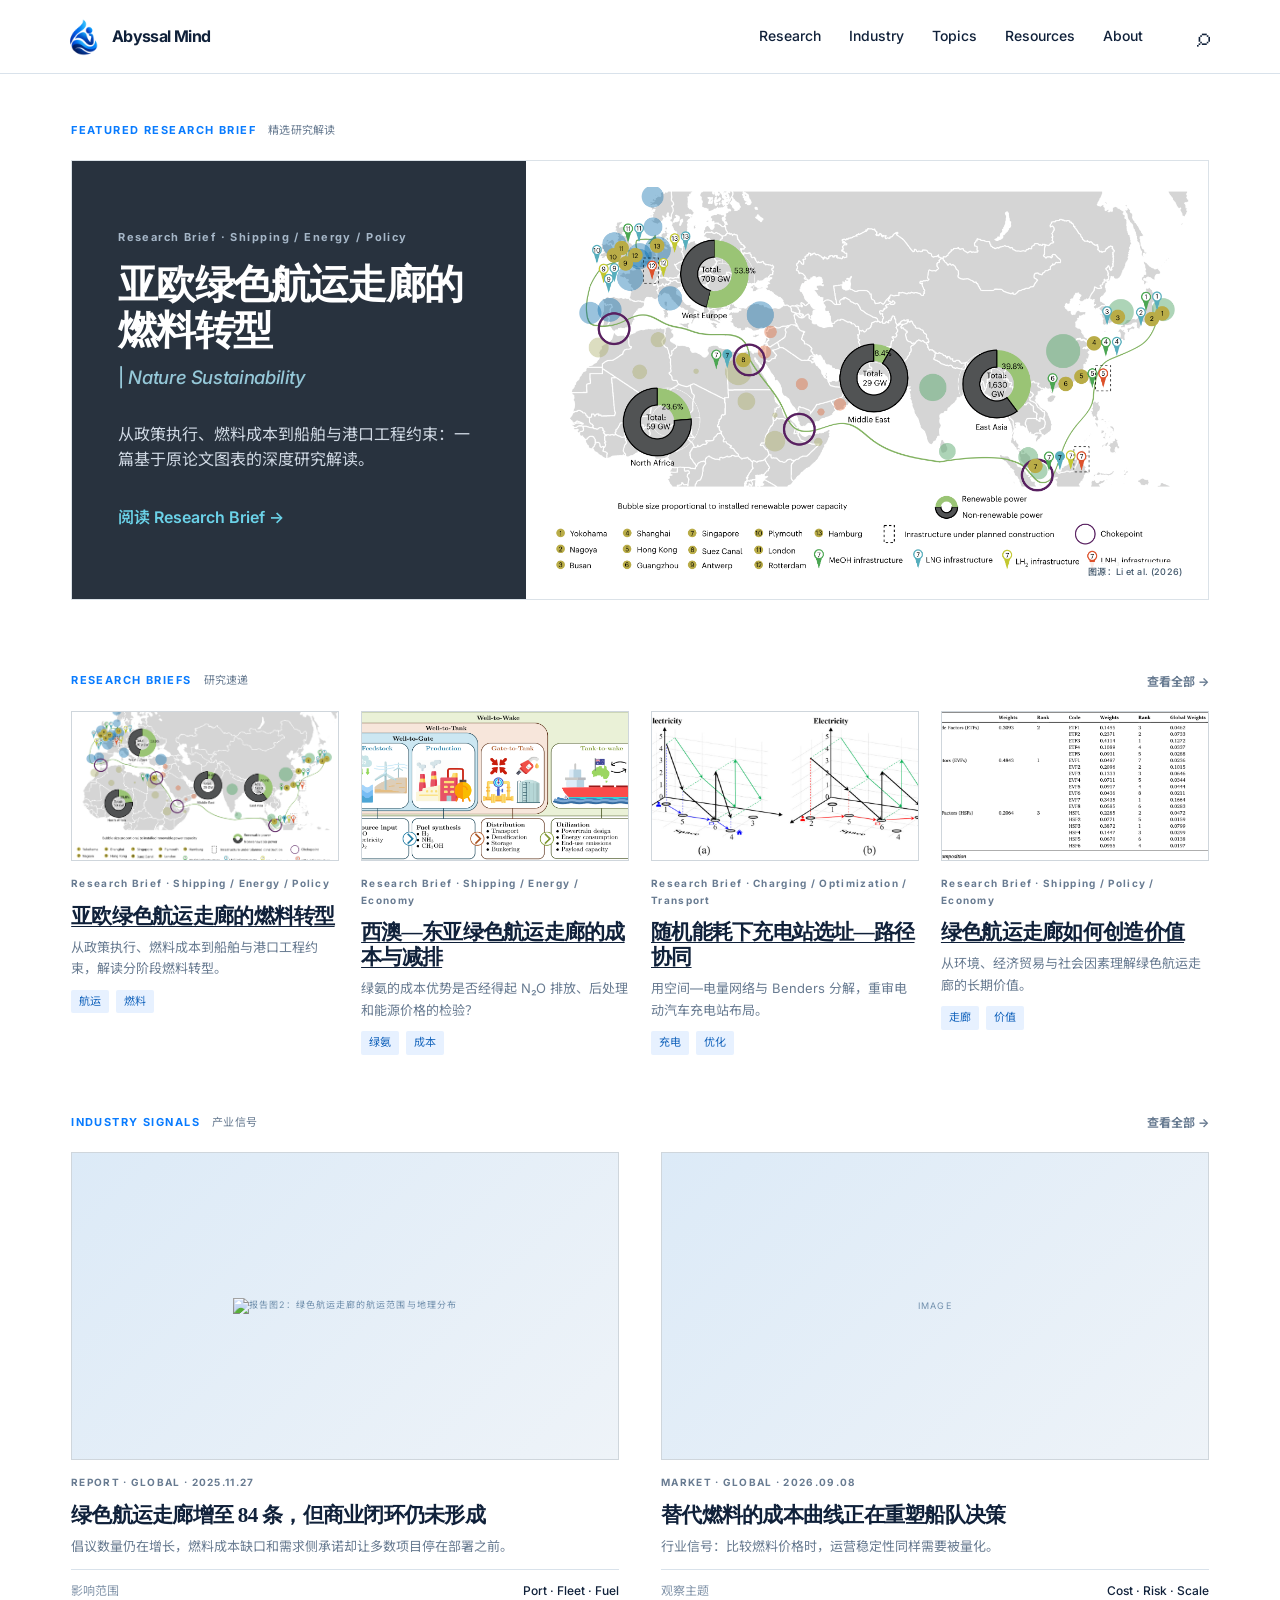
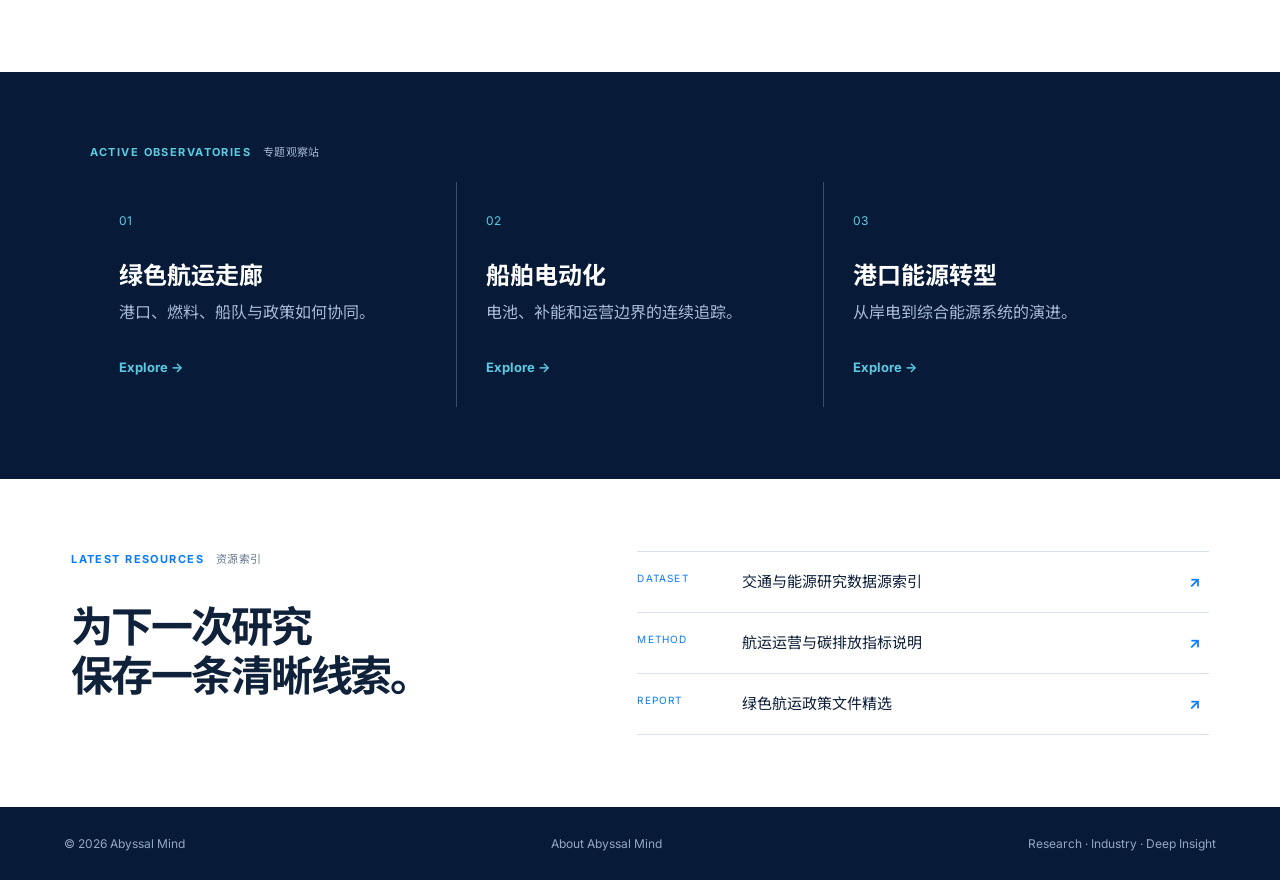
==== index.html @ 95d68056 "feat: complete value creation research brief" ====
<!doctype html>
<html lang="zh-CN">
<head>
  <meta charset="utf-8" />
  <meta name="viewport" content="width=device-width, initial-scale=1" />
  <meta name="description" content="Abyssal Mind — 连接交通、能源与航运的研究证据与产业实践。" />
  <title>Abyssal Mind · 深水区</title>
  <link rel="preconnect" href="https://fonts.googleapis.com" />
  <link rel="preconnect" href="https://fonts.gstatic.com" crossorigin />
  <link href="https://fonts.googleapis.com/css2?family=Inter:wght@400;500;600;700&family=Noto+Sans+SC:wght@400;500;600;700&display=swap" rel="stylesheet" />
  <link rel="stylesheet" href="styles.css" />
  <link rel="stylesheet" href="homepage.css" />
  <link rel="stylesheet" href="landing.css" />
  <script>document.documentElement.classList.add('js');</script>
</head>
<body>
  <header class="site-header reveal">
    <a class="brand" href="./"><img src="assets/brand/abyssal-mind-mark.png" alt="Abyssal Mind" /><span>Abyssal Mind</span></a>
    <nav><a href="#research">Research</a><a href="#industry">Industry</a><a href="#topics">Topics</a><a href="#resources">Resources</a><a href="about.html">About</a></nav>
    <button class="search" aria-label="搜索">⌕</button>
  </header>

  <main>
    <section class="feature-section feature-section--first reveal"><div class="section-kicker">FEATURED RESEARCH BRIEF <span>精选研究解读</span></div><article class="feature-card feature-card--brief"><div><p class="meta">Research Brief · Shipping / Energy / Policy</p><h2>亚欧绿色航运走廊的燃料转型<span class="feature-journal">| <em>Nature Sustainability</em></span></h2><p>从政策执行、燃料成本到船舶与港口工程约束：一篇基于原论文图表的深度研究解读。</p><a class="text-link" href="articles/phased-fuel-transitions-for-asia-europe-corridor.html">阅读 Research Brief <span>→</span></a></div><a class="feature-art feature-art--paper" href="articles/phased-fuel-transitions-for-asia-europe-corridor.html" aria-label="阅读亚欧绿色航运走廊的燃料转型"><img src="assets/articles/phased-fuel-transitions/figure-2.png" alt="亚欧绿色航运走廊的加注港口、基础设施与可再生发电装机分布图"/><span class="feature-credit">图源：Li et al. (2026)</span></a></article></section>

    <section class="content-stream reveal">
      <section id="research"><div class="section-kicker">RESEARCH BRIEFS <span>研究速递</span><a href="#">查看全部 →</a></div><div class="research-card-grid"><article class="story"><a class="story-image" href="articles/phased-fuel-transitions-for-asia-europe-corridor.html"><img src="assets/articles/phased-fuel-transitions/figure-2.png" alt="亚欧绿色航运走廊基础设施图"></a><div><p class="meta">Research Brief · Shipping / Energy / Policy</p><h3><a href="articles/phased-fuel-transitions-for-asia-europe-corridor.html">亚欧绿色航运走廊的燃料转型</a></h3><p>从政策执行、燃料成本到船舶与港口工程约束，解读分阶段燃料转型。</p><div class="tags"><span>航运</span><span>燃料</span></div></div></article><article class="story"><a class="story-image" href="articles/western-australia-east-asia-green-shipping-corridor.html"><img src="assets/articles/douglas-wa-east-asia/figure-1.png" alt="西澳—东亚绿色航运走廊研究范围与系统边界图"></a><div><p class="meta">Research Brief · Shipping / Energy / Economy</p><h3><a href="articles/western-australia-east-asia-green-shipping-corridor.html">西澳—东亚绿色航运走廊的成本与减排</a></h3><p>绿氨的成本优势是否经得起 N₂O 排放、后处理和能源价格的检验？</p><div class="tags"><span>绿氨</span><span>成本</span></div></div></article><article class="story"><a class="story-image" href="articles/zhang-benders-space-electricity-network.html"><img src="assets/articles/zhang-benders-space-electricity/figure-3.png" alt="空间—电量网络表示图"></a><div><p class="meta">Research Brief · Charging / Optimization / Transport</p><h3><a href="articles/zhang-benders-space-electricity-network.html">随机能耗下充电站选址—路径协同</a></h3><p>用空间—电量网络与 Benders 分解，重审电动汽车充电站布局。</p><div class="tags"><span>充电</span><span>优化</span></div></div></article><article class="story"><a class="story-image" href="articles/garg-value-creating-factors-green-shipping-corridors.html"><img src="assets/articles/garg-green-shipping-corridors/table-8.png" alt="绿色航运走廊价值创造因素全局排序"></a><div><p class="meta">Research Brief · Shipping / Policy / Economy</p><h3><a href="articles/garg-value-creating-factors-green-shipping-corridors.html">绿色航运走廊如何创造价值</a></h3><p>从环境、经济贸易与社会因素理解绿色航运走廊的长期价值。</p><div class="tags"><span>走廊</span><span>价值</span></div></div></article></div></section>
      <section id="industry"><div class="section-kicker">INDUSTRY SIGNALS <span>产业信号</span><a href="#">查看全部 →</a></div><div class="industry-signal-grid"><article class="signal"><a class="signal-image signal-image--report" href="articles/annual-progress-green-shipping-corridors-2025.html" aria-label="阅读绿色航运走廊年度进展报告解读"><img src="assets/articles/annual-progress-green-shipping-corridors-2025/figure-2.png" alt="报告图2：绿色航运走廊的航运范围与地理分布"></a><div><p class="meta">REPORT · GLOBAL · 2025.11.27</p><h3><a href="articles/annual-progress-green-shipping-corridors-2025.html">绿色航运走廊增至 84 条，但商业闭环仍未形成</a></h3><p>倡议数量仍在增长，燃料成本缺口和需求侧承诺却让多数项目停在部署之前。</p><div class="signal-line"><span>影响范围</span><b>Port · Fleet · Fuel</b></div></div></article><article class="signal"><div class="signal-image" role="img" aria-label="产业动态插图预留位">IMAGE</div><div><p class="meta">MARKET · GLOBAL · 2026.09.08</p><h3>替代燃料的成本曲线正在重塑船队决策</h3><p>行业信号：比较燃料价格时，运营稳定性同样需要被量化。</p><div class="signal-line"><span>观察主题</span><b>Cost · Risk · Scale</b></div></div></article></div></section>
    </section>

    <section id="topics" class="observatories reveal"><div class="section-kicker">ACTIVE OBSERVATORIES <span>专题观察站</span></div><div class="topic-grid"><a class="topic-card" href="#"><span>01</span><h3>绿色航运走廊</h3><p>港口、燃料、船队与政策如何协同。</p><b>Explore →</b></a><a class="topic-card" href="#"><span>02</span><h3>船舶电动化</h3><p>电池、补能和运营边界的连续追踪。</p><b>Explore →</b></a><a class="topic-card" href="#"><span>03</span><h3>港口能源转型</h3><p>从岸电到综合能源系统的演进。</p><b>Explore →</b></a></div></section>

    <section id="resources" class="resources reveal"><div><div class="section-kicker">LATEST RESOURCES <span>资源索引</span></div><h2>为下一次研究<br/>保存一条清晰线索。</h2></div><div class="resource-list"><a href="#"><span>DATASET</span>交通与能源研究数据源索引 <b>↗</b></a><a href="#"><span>METHOD</span>航运运营与碳排放指标说明 <b>↗</b></a><a href="#"><span>REPORT</span>绿色航运政策文件精选 <b>↗</b></a></div></section>
  </main>
  <footer><span>© 2026 Abyssal Mind</span><a href="about.html">About Abyssal Mind</a><span>Research · Industry · Deep Insight</span></footer>
  <script src="landing.js"></script>
</body>
</html>
---- styles.css ----
:root{--navy:#071b38;--ink:#10213a;--muted:#687b91;--blue:#087bff;--cyan:#13a9c4;--paper:#fff;--wash:#f3f6fa;--line:#d9e2eb}*{box-sizing:border-box}html{scroll-behavior:smooth}body{margin:0;background:var(--paper);color:var(--ink);font-family:Inter,"Noto Sans SC",Arial,sans-serif;line-height:1.6}a{color:inherit;text-decoration:none}.site-header{height:74px;background:#fff;color:var(--ink);display:flex;align-items:center;padding:0 max(5vw,28px);gap:48px;border-bottom:1px solid var(--line);position:sticky;top:0;z-index:5}.brand{display:flex;align-items:center;gap:10px;font-weight:700;letter-spacing:-.04em}.brand img{width:38px;height:38px;object-fit:contain}.site-header nav{display:flex;gap:28px;margin-left:auto;font-size:14px;font-weight:500}.site-header nav a:hover{color:var(--blue)}.search{background:none;border:0;color:var(--ink);font-size:26px;cursor:pointer}.hero{background:var(--navy);color:#f5f9ff;padding:76px max(7vw,32px) 72px;display:grid;grid-template-columns:minmax(0,1.15fr) minmax(300px,.85fr);gap:70px}.hero-copy{max-width:700px}.eyebrow,.section-kicker,.meta{font-size:11px;letter-spacing:.13em;font-weight:700}.eyebrow{color:#55c8dc}.hero h1{font-size:clamp(42px,5.8vw,74px);letter-spacing:-.07em;line-height:1.05;margin:21px 0}.lede{font-size:18px;color:#b2c4da;max-width:560px}.audience-links{display:flex;gap:10px;margin-top:34px}.audience-links a{border:1px solid #426080;border-radius:3px;padding:10px 16px;color:#e1edfa;font-size:14px}.audience-links a:hover{background:#15365e;border-color:#64bbff}.audience-links span{color:#53c9e0;margin-left:22px}.hero-index{border-left:1px solid #294565;padding:12px 0 0 30px;color:#8da8c6}.hero-index strong{display:block;font-size:56px;line-height:1;color:#55c8dc}.hero-index p{font-size:14px;max-width:280px}.hero-index .index-rule{height:1px;background:#355473;margin:32px 0 18px}.hero-index b{display:block;color:#fff;font-size:13px}.feature-section,.split-grid,.observatories,.resources{max-width:1240px;margin:0 auto;padding:72px max(4vw,24px)}.section-kicker{color:var(--blue);display:flex;align-items:center;gap:12px;margin-bottom:20px}.section-kicker span{color:var(--muted);font-weight:400;letter-spacing:.02em}.section-kicker a{margin-left:auto;font-size:12px;color:var(--muted);letter-spacing:0}.feature-card{border-top:4px solid var(--navy);background:var(--navy);color:#fff;display:grid;grid-template-columns:minmax(0,1fr) minmax(300px,1.15fr);min-height:380px}.feature-card>div:first-child{padding:44px 42px;background:#273342}.feature-card h2{font-size:clamp(28px,3.6vw,50px);letter-spacing:-.06em;line-height:1.14;margin:16px 0}.feature-card p{color:#d0d9e4;max-width:650px}.meta{color:#71869d;margin:0}.feature-art{background:linear-gradient(135deg,#123d68 0%,#071b38 45%,#087b9a 100%);display:flex;align-items:flex-end;padding:28px;color:#65d0e3;position:relative;overflow:hidden;font-size:20px;font-weight:600;letter-spacing:.16em;line-height:1.25}.feature-art:before{content:"FEATURE IMAGE";position:absolute;inset:24px;border:1px solid rgba(152,230,240,.45);display:flex;align-items:center;justify-content:center;color:rgba(200,244,250,.7);font-size:11px;letter-spacing:.2em}.feature-art--paper{display:block;padding:0;background:#f2f5f7}.feature-art--paper:before{display:none}.feature-art--paper img{display:block;width:100%;height:100%;object-fit:cover;object-position:center}.feature-credit{position:absolute;right:14px;bottom:12px;padding:4px 7px;background:rgba(7,27,56,.76);color:#fff;font-size:10px;font-weight:500;letter-spacing:.04em;line-height:1.4}.text-link{display:inline-block;margin-top:16px;color:#6bd2e8;font-weight:600}.split-grid{display:grid;grid-template-columns:1fr 1fr;gap:72px;padding-top:0}.story,.signal{border-top:1px solid var(--line);padding:20px 0;display:grid;gap:18px}.story{grid-template-columns:28px 82px 1fr}.story-number{color:#95a7b9;font-size:13px}.story-image,.signal-image{background:linear-gradient(135deg,#dceaf7,#eef3f8);border:1px solid #cbd9e6;color:#7190ad;display:flex;align-items:center;justify-content:center;font-size:9px;letter-spacing:.12em;min-height:70px}.signal{grid-template-columns:82px 1fr}.signal-image{min-height:92px}.story h3,.signal h3{font-size:20px;line-height:1.38;margin:7px 0}.story p,.signal p{color:var(--muted);font-size:14px;margin:0}.tags{display:flex;gap:7px;margin-top:13px}.tags span{background:#e7f1ff;color:#1766bd;padding:3px 8px;font-size:11px;border-radius:2px}.signal-line{border-top:1px solid var(--line);margin-top:15px;padding-top:11px;display:flex;justify-content:space-between;color:#8395aa;font-size:12px}.signal-line b{color:var(--ink);font-weight:500}.observatories{background:var(--navy);max-width:none;padding-left:max(7vw,28px);padding-right:max(7vw,28px)}.observatories .section-kicker{color:#5bcce1}.observatories .section-kicker span{color:#9db5d0}.topic-grid{display:grid;grid-template-columns:repeat(3,1fr);gap:1px;background:#34506f}.topic-card{background:var(--navy);color:#fff;padding:28px;min-height:225px;display:flex;flex-direction:column;border:1px solid transparent}.topic-card:hover{background:#0c2d55;border-color:#5bcce1}.topic-card span{color:#5bcce1;font-size:12px}.topic-card h3{font-size:24px;margin:27px 0 5px}.topic-card p{color:#a5bad4;margin:0}.topic-card b{margin-top:auto;color:#5dc8e1;font-size:13px}.resources{display:grid;grid-template-columns:1fr 1.2fr;gap:90px}.resources h2{font-size:42px;line-height:1.15;letter-spacing:-.05em}.resource-list{border-top:1px solid var(--line)}.resource-list a{display:grid;grid-template-columns:90px 1fr 20px;gap:15px;padding:18px 0;border-bottom:1px solid var(--line);font-size:15px}.resource-list span{font-size:10px;color:var(--blue);letter-spacing:.12em}.resource-list b{color:var(--blue)}footer{background:var(--navy);color:#91a9c5;padding:27px max(5vw,28px);display:flex;justify-content:space-between;font-size:12px}@media(max-width:760px){.site-header{padding:0 20px}.site-header nav{display:none}.hero{grid-template-columns:1fr;padding:60px 24px 58px;gap:40px}.hero-index{border-left:0;border-top:1px solid #294565;padding:22px 0 0}.feature-section,.split-grid,.observatories,.resources{padding:55px 20px}.feature-card,.split-grid,.resources{grid-template-columns:1fr}.feature-card>div:first-child{padding:28px}.feature-art{min-height:170px}.split-grid{gap:48px}.topic-grid{grid-template-columns:1fr}.resources{gap:30px}.resources h2{font-size:34px}footer{display:block}footer span{display:block;margin:5px 0}}
---- homepage.css ----
.site-header{height:74px;margin-bottom:0;background:#fff;backdrop-filter:none;-webkit-backdrop-filter:none;border-bottom-color:#d9e2eb}
.feature-section--first{padding-top:48px}
.feature-card--brief{grid-template-columns:minmax(330px,.9fr) minmax(0,1.35fr);min-height:440px;background:#fff;border:1px solid #dbe2e8}
.feature-card--brief>div:first-child{display:flex;flex-direction:column;justify-content:center;padding:50px 46px;background:#28323e}
.feature-card--brief h2{max-width:10em;font-family:Georgia,"Noto Serif SC",serif;font-size:clamp(32px,3.1vw,46px);font-weight:600;letter-spacing:-.045em;line-height:1.16}
.feature-card--brief .feature-journal{display:block;margin-top:12px;color:#95c8d8;font-family:Inter,"Noto Sans SC",sans-serif;font-size:clamp(17px,1.45vw,22px);font-weight:500;letter-spacing:-.02em;line-height:1.25}
.feature-card--brief .meta{color:#a6b7c8}
.feature-card--brief .feature-art--paper{display:flex;align-items:center;justify-content:center;padding:18px;background:#fff}
.feature-card--brief .feature-art--paper img{width:100%;height:100%;object-fit:contain}
.feature-card--brief .feature-credit{right:18px;bottom:16px;background:rgba(255,255,255,.88);color:#40566a;font-size:9px}
.story-image{overflow:hidden}.story-image img{width:100%;height:100%;object-fit:cover}
.research-card-grid{display:grid;grid-template-columns:repeat(4,minmax(0,1fr));gap:22px}.research-card-grid .story{display:block;border-top:0;padding:0}.research-card-grid .story-image{display:block;width:100%;aspect-ratio:16/9;min-height:0;border:1px solid #cfd6dc;background:#eef2f5}.research-card-grid .story-image img{display:block}.research-card-grid .story h3{font-family:Georgia,"Noto Serif SC",serif;font-size:clamp(20px,1.65vw,25px);line-height:1.18;letter-spacing:-.035em;margin:12px 0 8px}.research-card-grid .story h3 a{text-decoration:underline;text-decoration-thickness:1px;text-underline-offset:3px}.research-card-grid .story p{font-size:13px;line-height:1.65}.research-card-grid .story .meta{margin-top:14px;font-size:10px}.research-card-grid .tags{margin-top:10px}@media(max-width:980px){.research-card-grid{grid-template-columns:repeat(2,minmax(0,1fr))}}@media(max-width:760px){.research-card-grid{grid-template-columns:1fr;gap:34px}.research-card-grid .story h3{font-size:24px}}
.content-stream{max-width:1240px;margin:0 auto;padding:0 max(4vw,24px) 72px}.content-stream #industry{margin-top:58px}.industry-signal-grid{display:grid;grid-template-columns:1fr 1fr;gap:42px}.industry-signal-grid .signal{margin:0}@media(max-width:760px){.content-stream{padding:0 20px 55px}.industry-signal-grid{grid-template-columns:1fr;gap:0}.content-stream #industry{margin-top:48px}}
@media(max-width:760px){.site-header{height:74px;margin-bottom:0}.feature-section--first{padding-top:32px}.feature-card--brief{grid-template-columns:1fr}.feature-card--brief>div:first-child{padding:34px 28px}.feature-card--brief .feature-art--paper{min-height:260px;padding:12px}}
.industry-signal-grid .signal{display:block;border-top:0;padding:0}.industry-signal-grid .signal-image{display:flex;width:100%;aspect-ratio:16/9;min-height:0;border:1px solid #cfd6dc}.industry-signal-grid .signal h3{font-family:Georgia,"Noto Serif SC",serif;font-size:clamp(20px,1.65vw,25px);line-height:1.18;letter-spacing:-.035em;margin:12px 0 8px}.industry-signal-grid .signal p{font-size:13px;line-height:1.65}.industry-signal-grid .signal .meta{margin-top:14px;font-size:10px}.industry-signal-grid .signal-line{margin-top:12px}
---- landing.css ----
.js .reveal{opacity:0;transform:translateY(28px);transition:opacity .72s ease,transform .72s cubic-bezier(.2,.7,.2,1)}
.js .reveal.is-visible{opacity:1;transform:translateY(0)}
.js .site-header.reveal{transition-duration:.5s}
@media(prefers-reduced-motion:reduce){.js .reveal{opacity:1;transform:none;transition:none}}
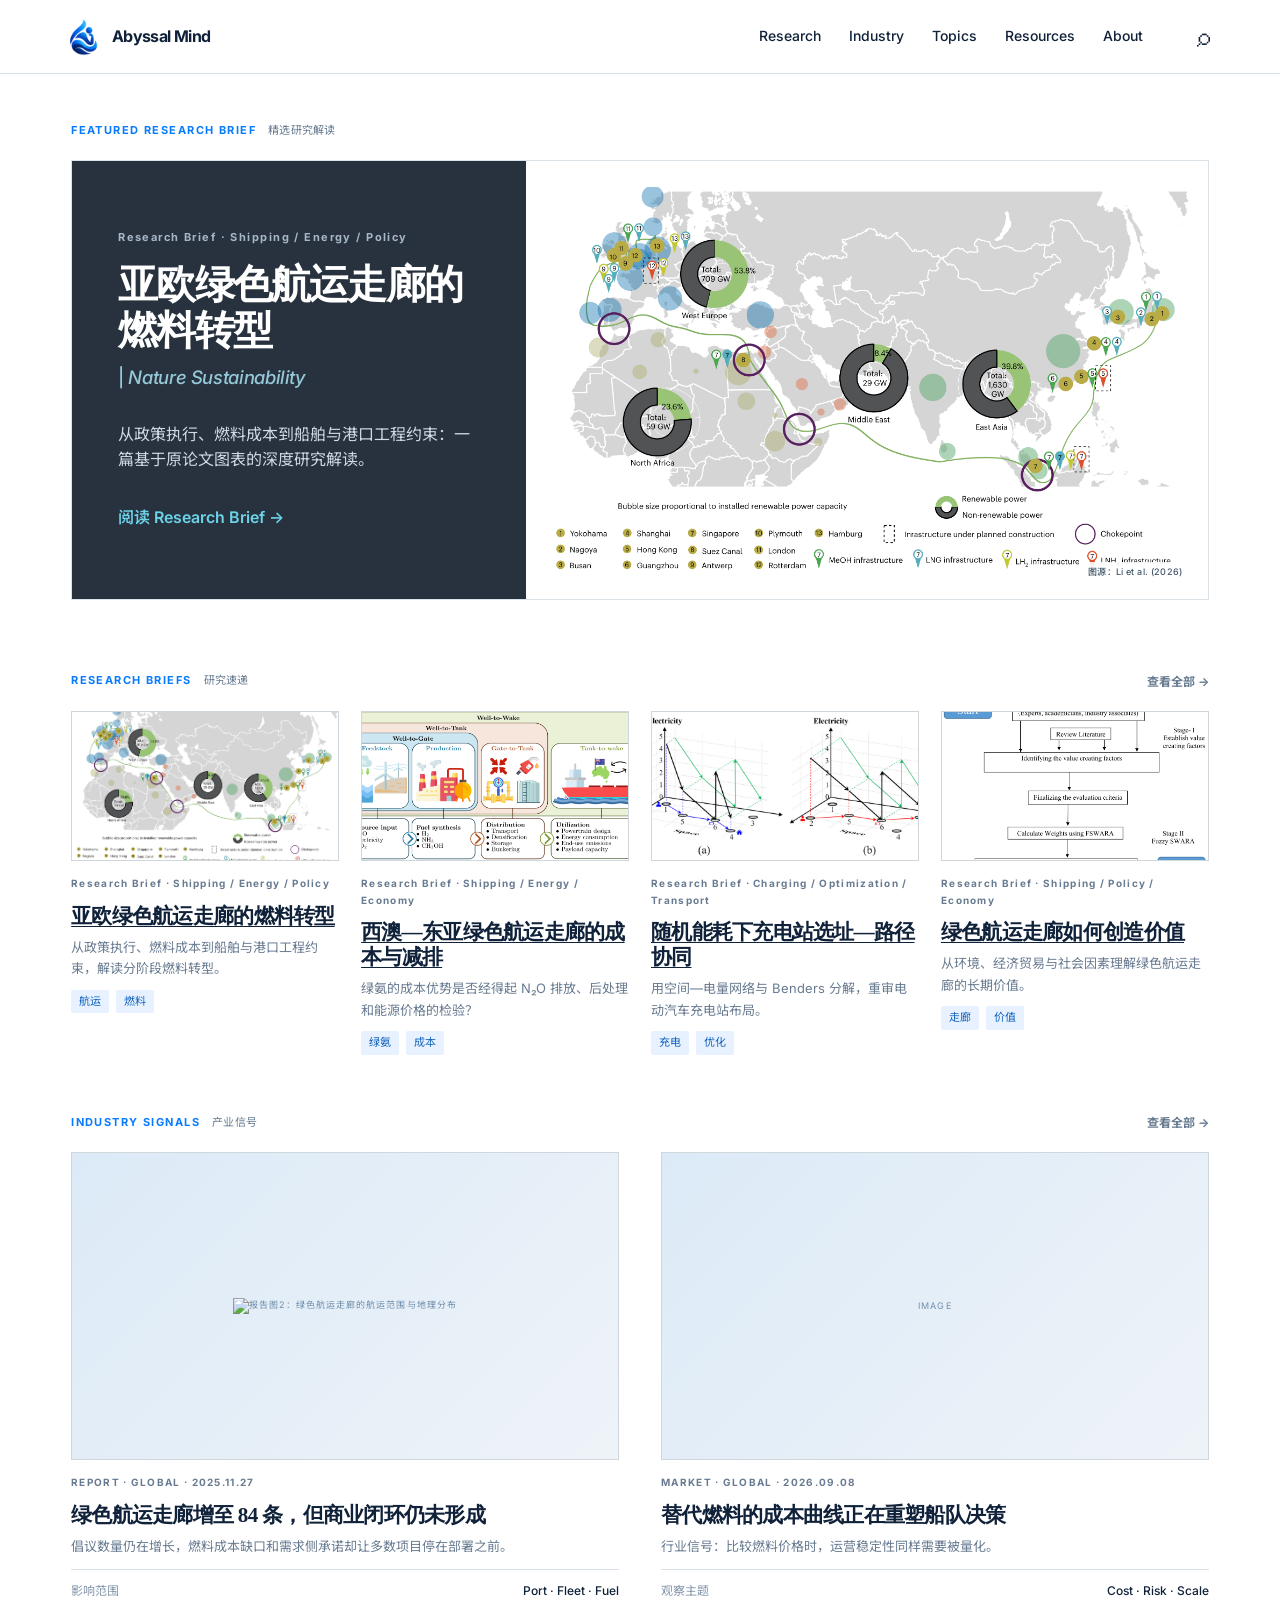
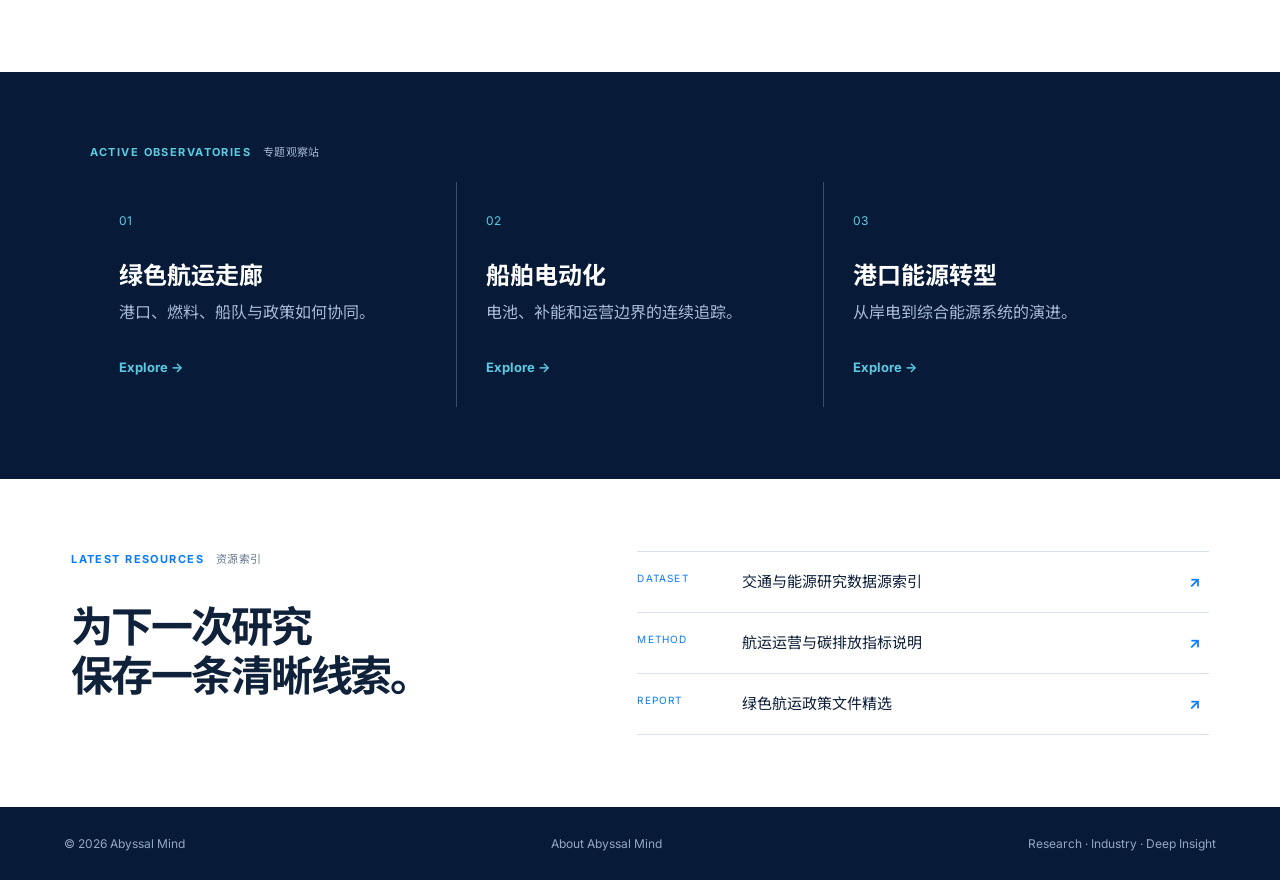
==== commit f8dc2ff6: "feat: add working research and industry listing pages" ====
--- a/index.html
+++ b/index.html
@@ -24,8 +24,8 @@
     <section class="feature-section feature-section--first reveal"><div class="section-kicker">FEATURED RESEARCH BRIEF <span>精选研究解读</span></div><article class="feature-card feature-card--brief"><div><p class="meta">Research Brief · Shipping / Energy / Policy</p><h2>亚欧绿色航运走廊的燃料转型<span class="feature-journal">| <em>Nature Sustainability</em></span></h2><p>从政策执行、燃料成本到船舶与港口工程约束：一篇基于原论文图表的深度研究解读。</p><a class="text-link" href="articles/phased-fuel-transitions-for-asia-europe-corridor.html">阅读 Research Brief <span>→</span></a></div><a class="feature-art feature-art--paper" href="articles/phased-fuel-transitions-for-asia-europe-corridor.html" aria-label="阅读亚欧绿色航运走廊的燃料转型"><img src="assets/articles/phased-fuel-transitions/figure-2.png" alt="亚欧绿色航运走廊的加注港口、基础设施与可再生发电装机分布图"/><span class="feature-credit">图源：Li et al. (2026)</span></a></article></section>
 
     <section class="content-stream reveal">
-      <section id="research"><div class="section-kicker">RESEARCH BRIEFS <span>研究速递</span><a href="#">查看全部 →</a></div><div class="research-card-grid"><article class="story"><a class="story-image" href="articles/phased-fuel-transitions-for-asia-europe-corridor.html"><img src="assets/articles/phased-fuel-transitions/figure-2.png" alt="亚欧绿色航运走廊基础设施图"></a><div><p class="meta">Research Brief · Shipping / Energy / Policy</p><h3><a href="articles/phased-fuel-transitions-for-asia-europe-corridor.html">亚欧绿色航运走廊的燃料转型</a></h3><p>从政策执行、燃料成本到船舶与港口工程约束，解读分阶段燃料转型。</p><div class="tags"><span>航运</span><span>燃料</span></div></div></article><article class="story"><a class="story-image" href="articles/western-australia-east-asia-green-shipping-corridor.html"><img src="assets/articles/douglas-wa-east-asia/figure-1.png" alt="西澳—东亚绿色航运走廊研究范围与系统边界图"></a><div><p class="meta">Research Brief · Shipping / Energy / Economy</p><h3><a href="articles/western-australia-east-asia-green-shipping-corridor.html">西澳—东亚绿色航运走廊的成本与减排</a></h3><p>绿氨的成本优势是否经得起 N₂O 排放、后处理和能源价格的检验？</p><div class="tags"><span>绿氨</span><span>成本</span></div></div></article><article class="story"><a class="story-image" href="articles/zhang-benders-space-electricity-network.html"><img src="assets/articles/zhang-benders-space-electricity/figure-3.png" alt="空间—电量网络表示图"></a><div><p class="meta">Research Brief · Charging / Optimization / Transport</p><h3><a href="articles/zhang-benders-space-electricity-network.html">随机能耗下充电站选址—路径协同</a></h3><p>用空间—电量网络与 Benders 分解，重审电动汽车充电站布局。</p><div class="tags"><span>充电</span><span>优化</span></div></div></article><article class="story"><a class="story-image" href="articles/garg-value-creating-factors-green-shipping-corridors.html"><img src="assets/articles/garg-green-shipping-corridors/table-8.png" alt="绿色航运走廊价值创造因素全局排序"></a><div><p class="meta">Research Brief · Shipping / Policy / Economy</p><h3><a href="articles/garg-value-creating-factors-green-shipping-corridors.html">绿色航运走廊如何创造价值</a></h3><p>从环境、经济贸易与社会因素理解绿色航运走廊的长期价值。</p><div class="tags"><span>走廊</span><span>价值</span></div></div></article></div></section>
-      <section id="industry"><div class="section-kicker">INDUSTRY SIGNALS <span>产业信号</span><a href="#">查看全部 →</a></div><div class="industry-signal-grid"><article class="signal"><a class="signal-image signal-image--report" href="articles/annual-progress-green-shipping-corridors-2025.html" aria-label="阅读绿色航运走廊年度进展报告解读"><img src="assets/articles/annual-progress-green-shipping-corridors-2025/figure-2.png" alt="报告图2：绿色航运走廊的航运范围与地理分布"></a><div><p class="meta">REPORT · GLOBAL · 2025.11.27</p><h3><a href="articles/annual-progress-green-shipping-corridors-2025.html">绿色航运走廊增至 84 条，但商业闭环仍未形成</a></h3><p>倡议数量仍在增长，燃料成本缺口和需求侧承诺却让多数项目停在部署之前。</p><div class="signal-line"><span>影响范围</span><b>Port · Fleet · Fuel</b></div></div></article><article class="signal"><div class="signal-image" role="img" aria-label="产业动态插图预留位">IMAGE</div><div><p class="meta">MARKET · GLOBAL · 2026.09.08</p><h3>替代燃料的成本曲线正在重塑船队决策</h3><p>行业信号：比较燃料价格时，运营稳定性同样需要被量化。</p><div class="signal-line"><span>观察主题</span><b>Cost · Risk · Scale</b></div></div></article></div></section>
+      <section id="research"><div class="section-kicker">RESEARCH BRIEFS <span>研究速递</span><a href="research.html">查看全部 →</a></div><div class="research-card-grid"><article class="story"><a class="story-image" href="articles/phased-fuel-transitions-for-asia-europe-corridor.html"><img src="assets/articles/phased-fuel-transitions/figure-2.png" alt="亚欧绿色航运走廊基础设施图"></a><div><p class="meta">Research Brief · Shipping / Energy / Policy</p><h3><a href="articles/phased-fuel-transitions-for-asia-europe-corridor.html">亚欧绿色航运走廊的燃料转型</a></h3><p>从政策执行、燃料成本到船舶与港口工程约束，解读分阶段燃料转型。</p><div class="tags"><span>航运</span><span>燃料</span></div></div></article><article class="story"><a class="story-image" href="articles/western-australia-east-asia-green-shipping-corridor.html"><img src="assets/articles/douglas-wa-east-asia/figure-1.png" alt="西澳—东亚绿色航运走廊研究范围与系统边界图"></a><div><p class="meta">Research Brief · Shipping / Energy / Economy</p><h3><a href="articles/western-australia-east-asia-green-shipping-corridor.html">西澳—东亚绿色航运走廊的成本与减排</a></h3><p>绿氨的成本优势是否经得起 N₂O 排放、后处理和能源价格的检验？</p><div class="tags"><span>绿氨</span><span>成本</span></div></div></article><article class="story"><a class="story-image" href="articles/zhang-benders-space-electricity-network.html"><img src="assets/articles/zhang-benders-space-electricity/figure-3.png" alt="空间—电量网络表示图"></a><div><p class="meta">Research Brief · Charging / Optimization / Transport</p><h3><a href="articles/zhang-benders-space-electricity-network.html">随机能耗下充电站选址—路径协同</a></h3><p>用空间—电量网络与 Benders 分解，重审电动汽车充电站布局。</p><div class="tags"><span>充电</span><span>优化</span></div></div></article><article class="story"><a class="story-image" href="articles/garg-value-creating-factors-green-shipping-corridors.html"><img src="assets/articles/garg-green-shipping-corridors/figure-1.png" alt="绿色航运走廊价值创造因素的两阶段评估方法"></a><div><p class="meta">Research Brief · Shipping / Policy / Economy</p><h3><a href="articles/garg-value-creating-factors-green-shipping-corridors.html">绿色航运走廊如何创造价值</a></h3><p>从环境、经济贸易与社会因素理解绿色航运走廊的长期价值。</p><div class="tags"><span>走廊</span><span>价值</span></div></div></article></div></section>
+      <section id="industry"><div class="section-kicker">INDUSTRY SIGNALS <span>产业信号</span><a href="industry.html">查看全部 →</a></div><div class="industry-signal-grid"><article class="signal"><a class="signal-image signal-image--report" href="articles/annual-progress-green-shipping-corridors-2025.html" aria-label="阅读绿色航运走廊年度进展报告解读"><img src="assets/articles/annual-progress-green-shipping-corridors-2025/figure-2.png" alt="报告图2：绿色航运走廊的航运范围与地理分布"></a><div><p class="meta">REPORT · GLOBAL · 2025.11.27</p><h3><a href="articles/annual-progress-green-shipping-corridors-2025.html">绿色航运走廊增至 84 条，但商业闭环仍未形成</a></h3><p>倡议数量仍在增长，燃料成本缺口和需求侧承诺却让多数项目停在部署之前。</p><div class="signal-line"><span>影响范围</span><b>Port · Fleet · Fuel</b></div></div></article><article class="signal"><div class="signal-image" role="img" aria-label="产业动态插图预留位">IMAGE</div><div><p class="meta">MARKET · GLOBAL · 2026.09.08</p><h3>替代燃料的成本曲线正在重塑船队决策</h3><p>行业信号：比较燃料价格时，运营稳定性同样需要被量化。</p><div class="signal-line"><span>观察主题</span><b>Cost · Risk · Scale</b></div></div></article></div></section>
     </section>
 
     <section id="topics" class="observatories reveal"><div class="section-kicker">ACTIVE OBSERVATORIES <span>专题观察站</span></div><div class="topic-grid"><a class="topic-card" href="#"><span>01</span><h3>绿色航运走廊</h3><p>港口、燃料、船队与政策如何协同。</p><b>Explore →</b></a><a class="topic-card" href="#"><span>02</span><h3>船舶电动化</h3><p>电池、补能和运营边界的连续追踪。</p><b>Explore →</b></a><a class="topic-card" href="#"><span>03</span><h3>港口能源转型</h3><p>从岸电到综合能源系统的演进。</p><b>Explore →</b></a></div></section>
@@ -37,3 +37,5 @@
 </body>
 </html>
 
+
+
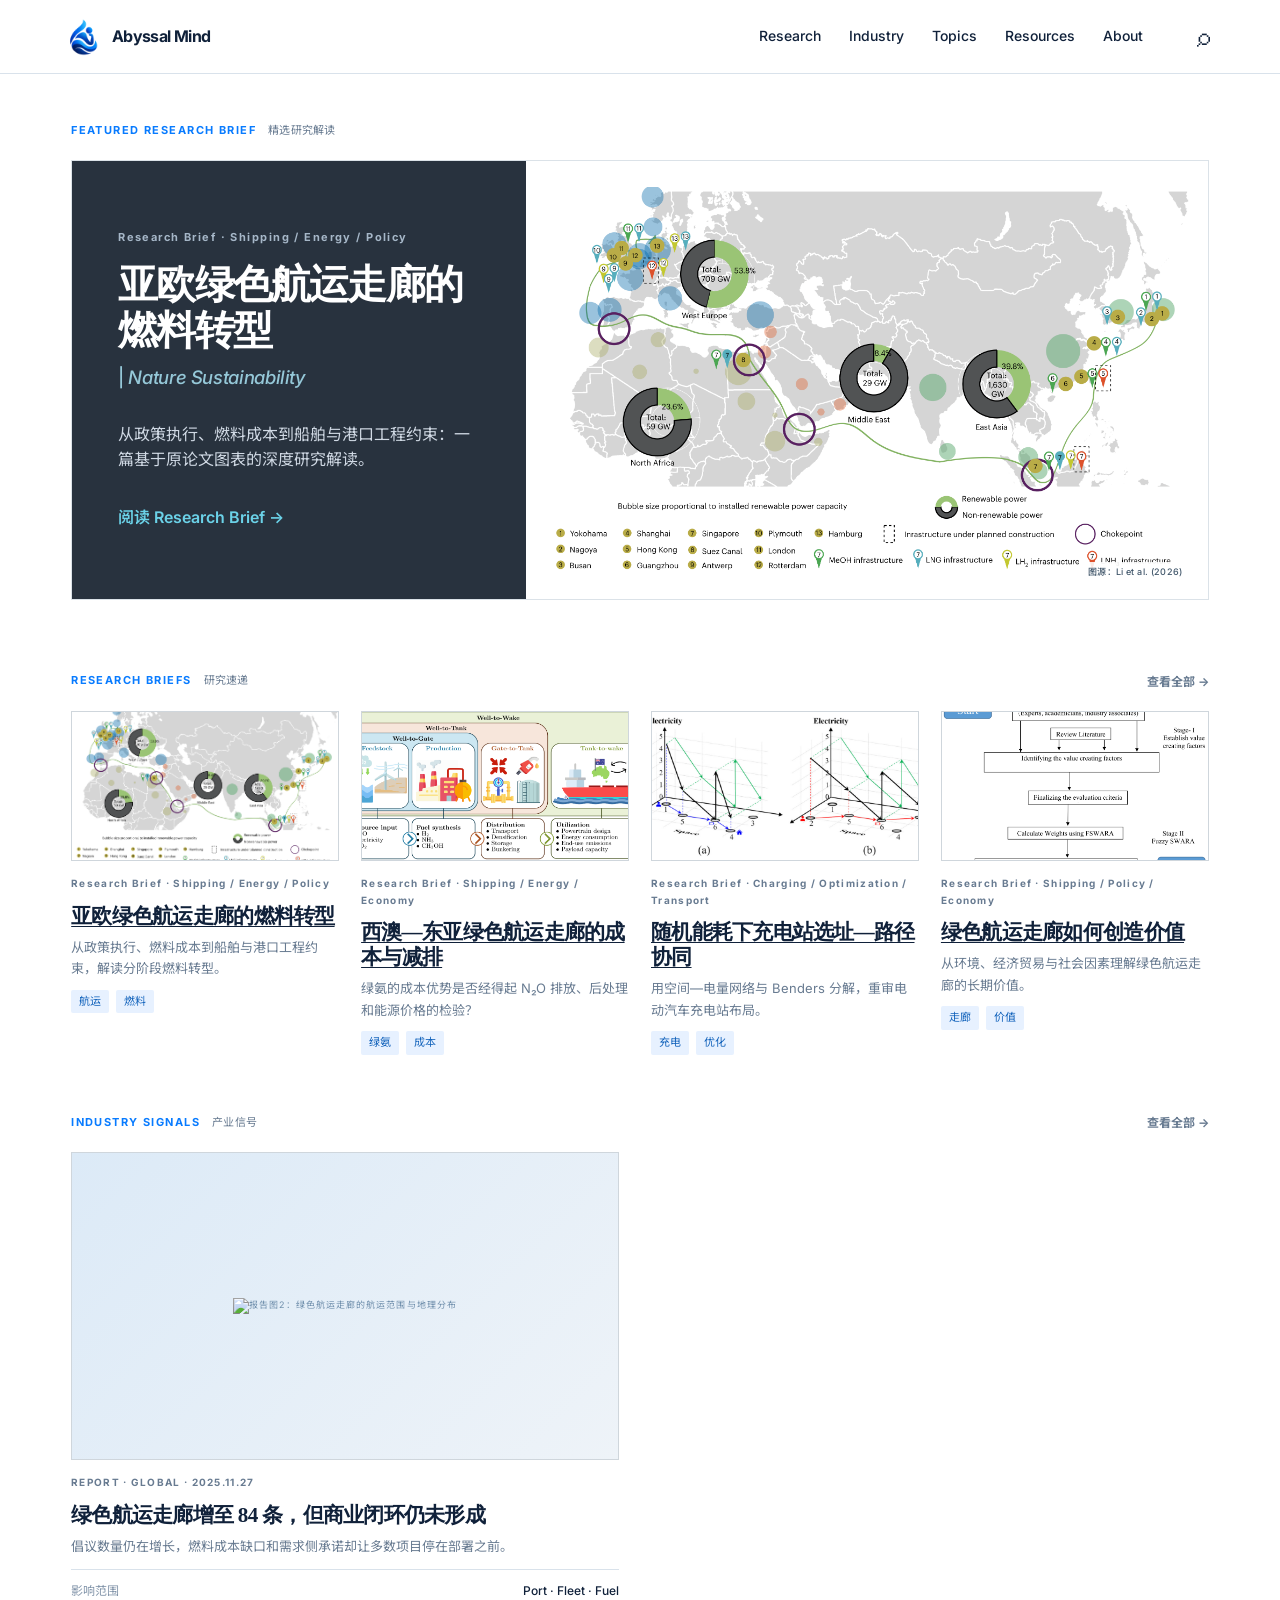
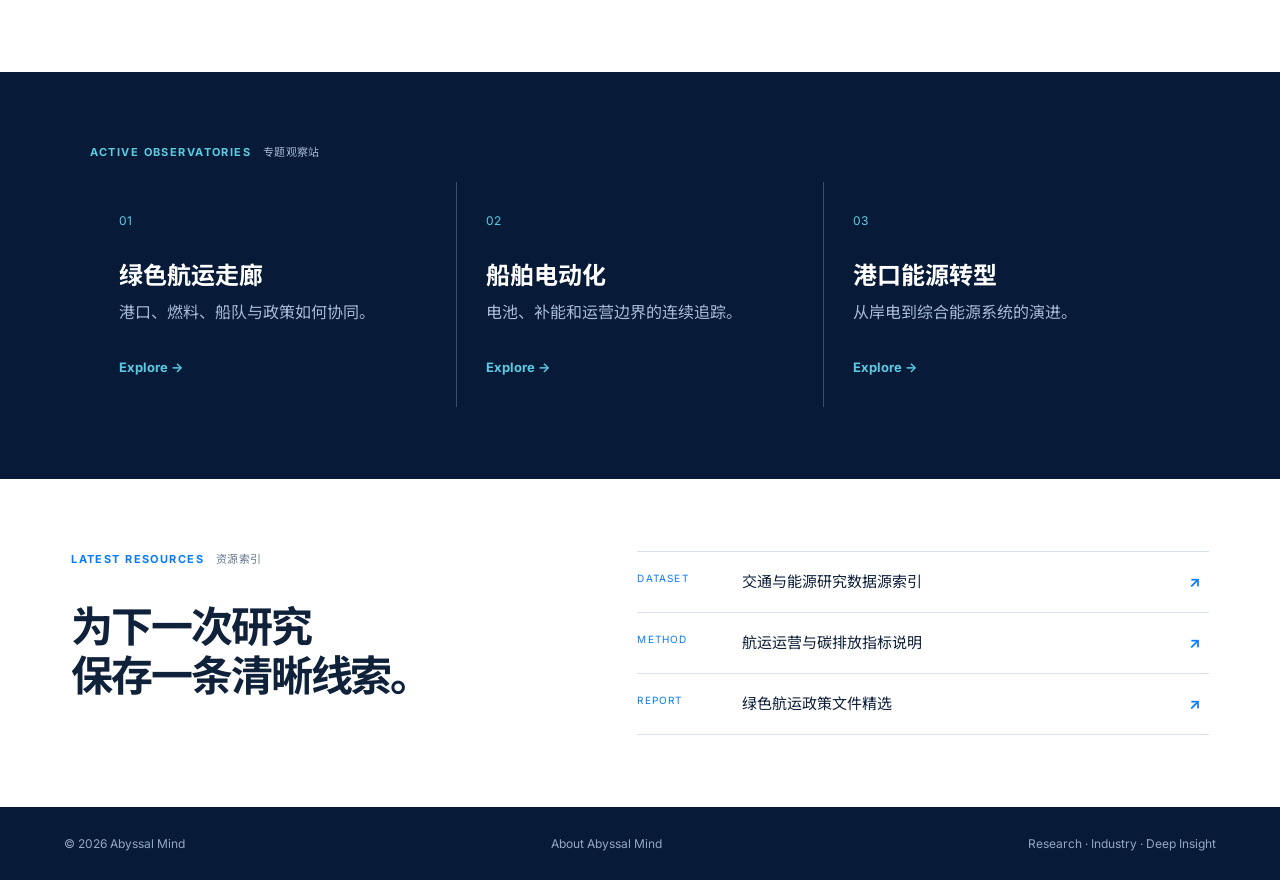
==== commit ea863c5a: "chore: remove empty industry signal placeholder" ====
--- a/index.html
+++ b/index.html
@@ -25,7 +25,7 @@
 
     <section class="content-stream reveal">
       <section id="research"><div class="section-kicker">RESEARCH BRIEFS <span>研究速递</span><a href="research.html">查看全部 →</a></div><div class="research-card-grid"><article class="story"><a class="story-image" href="articles/phased-fuel-transitions-for-asia-europe-corridor.html"><img src="assets/articles/phased-fuel-transitions/figure-2.png" alt="亚欧绿色航运走廊基础设施图"></a><div><p class="meta">Research Brief · Shipping / Energy / Policy</p><h3><a href="articles/phased-fuel-transitions-for-asia-europe-corridor.html">亚欧绿色航运走廊的燃料转型</a></h3><p>从政策执行、燃料成本到船舶与港口工程约束，解读分阶段燃料转型。</p><div class="tags"><span>航运</span><span>燃料</span></div></div></article><article class="story"><a class="story-image" href="articles/western-australia-east-asia-green-shipping-corridor.html"><img src="assets/articles/douglas-wa-east-asia/figure-1.png" alt="西澳—东亚绿色航运走廊研究范围与系统边界图"></a><div><p class="meta">Research Brief · Shipping / Energy / Economy</p><h3><a href="articles/western-australia-east-asia-green-shipping-corridor.html">西澳—东亚绿色航运走廊的成本与减排</a></h3><p>绿氨的成本优势是否经得起 N₂O 排放、后处理和能源价格的检验？</p><div class="tags"><span>绿氨</span><span>成本</span></div></div></article><article class="story"><a class="story-image" href="articles/zhang-benders-space-electricity-network.html"><img src="assets/articles/zhang-benders-space-electricity/figure-3.png" alt="空间—电量网络表示图"></a><div><p class="meta">Research Brief · Charging / Optimization / Transport</p><h3><a href="articles/zhang-benders-space-electricity-network.html">随机能耗下充电站选址—路径协同</a></h3><p>用空间—电量网络与 Benders 分解，重审电动汽车充电站布局。</p><div class="tags"><span>充电</span><span>优化</span></div></div></article><article class="story"><a class="story-image" href="articles/garg-value-creating-factors-green-shipping-corridors.html"><img src="assets/articles/garg-green-shipping-corridors/figure-1.png" alt="绿色航运走廊价值创造因素的两阶段评估方法"></a><div><p class="meta">Research Brief · Shipping / Policy / Economy</p><h3><a href="articles/garg-value-creating-factors-green-shipping-corridors.html">绿色航运走廊如何创造价值</a></h3><p>从环境、经济贸易与社会因素理解绿色航运走廊的长期价值。</p><div class="tags"><span>走廊</span><span>价值</span></div></div></article></div></section>
-      <section id="industry"><div class="section-kicker">INDUSTRY SIGNALS <span>产业信号</span><a href="industry.html">查看全部 →</a></div><div class="industry-signal-grid"><article class="signal"><a class="signal-image signal-image--report" href="articles/annual-progress-green-shipping-corridors-2025.html" aria-label="阅读绿色航运走廊年度进展报告解读"><img src="assets/articles/annual-progress-green-shipping-corridors-2025/figure-2.png" alt="报告图2：绿色航运走廊的航运范围与地理分布"></a><div><p class="meta">REPORT · GLOBAL · 2025.11.27</p><h3><a href="articles/annual-progress-green-shipping-corridors-2025.html">绿色航运走廊增至 84 条，但商业闭环仍未形成</a></h3><p>倡议数量仍在增长，燃料成本缺口和需求侧承诺却让多数项目停在部署之前。</p><div class="signal-line"><span>影响范围</span><b>Port · Fleet · Fuel</b></div></div></article><article class="signal"><div class="signal-image" role="img" aria-label="产业动态插图预留位">IMAGE</div><div><p class="meta">MARKET · GLOBAL · 2026.09.08</p><h3>替代燃料的成本曲线正在重塑船队决策</h3><p>行业信号：比较燃料价格时，运营稳定性同样需要被量化。</p><div class="signal-line"><span>观察主题</span><b>Cost · Risk · Scale</b></div></div></article></div></section>
+      <section id="industry"><div class="section-kicker">INDUSTRY SIGNALS <span>产业信号</span><a href="industry.html">查看全部 →</a></div><div class="industry-signal-grid"><article class="signal"><a class="signal-image signal-image--report" href="articles/annual-progress-green-shipping-corridors-2025.html" aria-label="阅读绿色航运走廊年度进展报告解读"><img src="assets/articles/annual-progress-green-shipping-corridors-2025/figure-2.png" alt="报告图2：绿色航运走廊的航运范围与地理分布"></a><div><p class="meta">REPORT · GLOBAL · 2025.11.27</p><h3><a href="articles/annual-progress-green-shipping-corridors-2025.html">绿色航运走廊增至 84 条，但商业闭环仍未形成</a></h3><p>倡议数量仍在增长，燃料成本缺口和需求侧承诺却让多数项目停在部署之前。</p><div class="signal-line"><span>影响范围</span><b>Port · Fleet · Fuel</b></div></div></article></div></section>
     </section>
 
     <section id="topics" class="observatories reveal"><div class="section-kicker">ACTIVE OBSERVATORIES <span>专题观察站</span></div><div class="topic-grid"><a class="topic-card" href="#"><span>01</span><h3>绿色航运走廊</h3><p>港口、燃料、船队与政策如何协同。</p><b>Explore →</b></a><a class="topic-card" href="#"><span>02</span><h3>船舶电动化</h3><p>电池、补能和运营边界的连续追踪。</p><b>Explore →</b></a><a class="topic-card" href="#"><span>03</span><h3>港口能源转型</h3><p>从岸电到综合能源系统的演进。</p><b>Explore →</b></a></div></section>
@@ -39,3 +39,4 @@
 
 
 
+
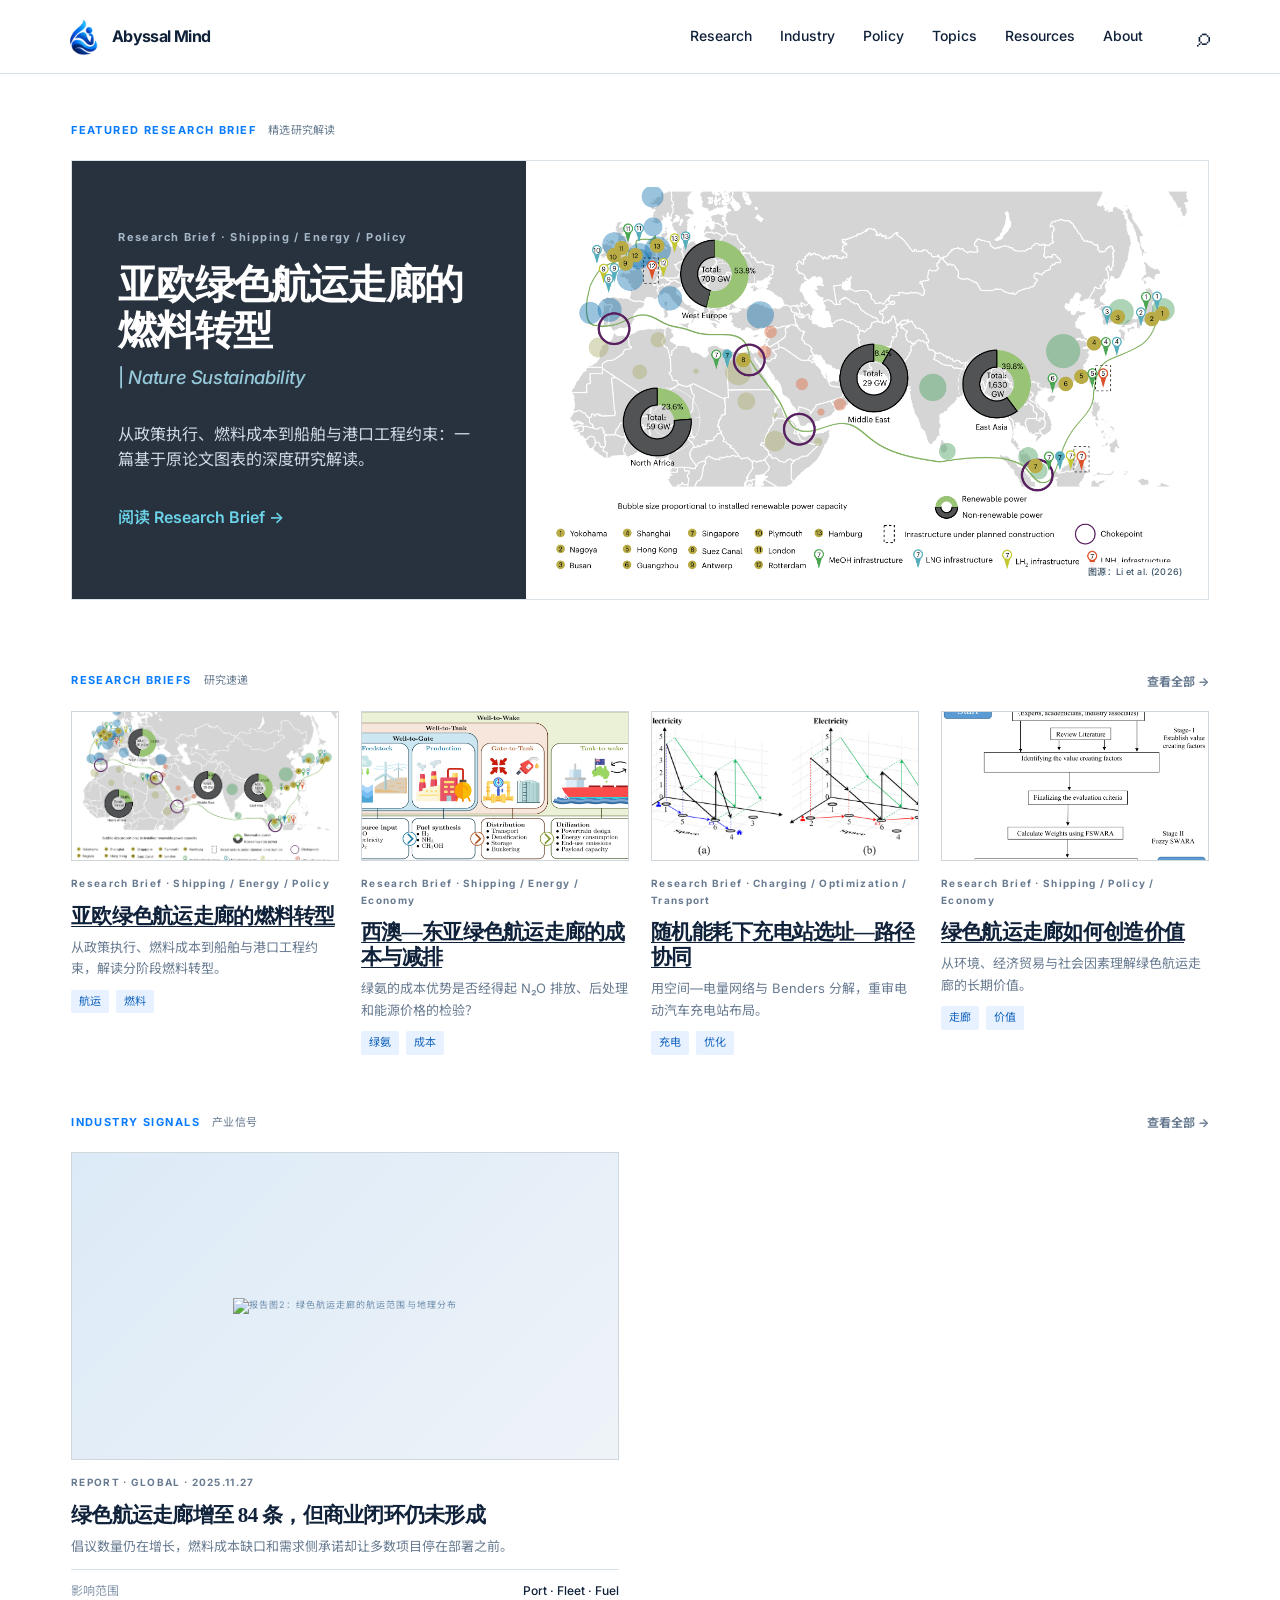
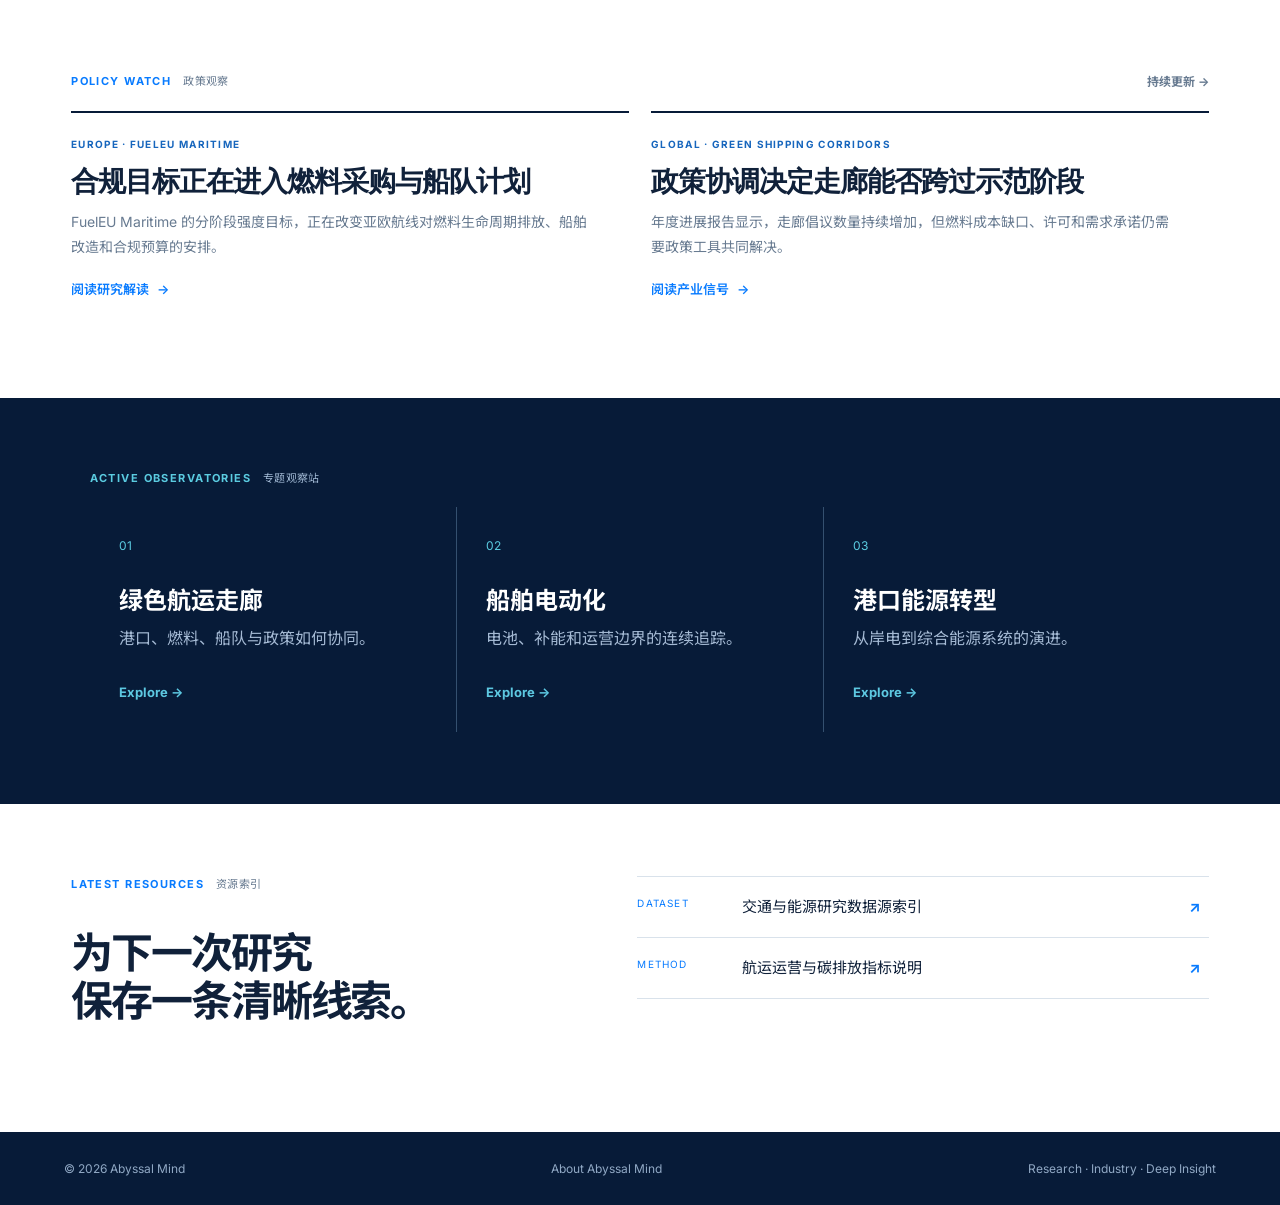
==== commit 6367f267: "feat: add policy watch section and remove report resource" ====
--- a/index.html
+++ b/index.html
@@ -16,7 +16,7 @@
 <body>
   <header class="site-header reveal">
     <a class="brand" href="./"><img src="assets/brand/abyssal-mind-mark.png" alt="Abyssal Mind" /><span>Abyssal Mind</span></a>
-    <nav><a href="#research">Research</a><a href="#industry">Industry</a><a href="#topics">Topics</a><a href="#resources">Resources</a><a href="about.html">About</a></nav>
+    <nav><a href="#research">Research</a><a href="#industry">Industry</a><a href="#policy">Policy</a><a href="#topics">Topics</a><a href="#resources">Resources</a><a href="about.html">About</a></nav>
     <button class="search" aria-label="搜索">⌕</button>
   </header>
 
@@ -28,9 +28,11 @@
       <section id="industry"><div class="section-kicker">INDUSTRY SIGNALS <span>产业信号</span><a href="industry.html">查看全部 →</a></div><div class="industry-signal-grid"><article class="signal"><a class="signal-image signal-image--report" href="articles/annual-progress-green-shipping-corridors-2025.html" aria-label="阅读绿色航运走廊年度进展报告解读"><img src="assets/articles/annual-progress-green-shipping-corridors-2025/figure-2.png" alt="报告图2：绿色航运走廊的航运范围与地理分布"></a><div><p class="meta">REPORT · GLOBAL · 2025.11.27</p><h3><a href="articles/annual-progress-green-shipping-corridors-2025.html">绿色航运走廊增至 84 条，但商业闭环仍未形成</a></h3><p>倡议数量仍在增长，燃料成本缺口和需求侧承诺却让多数项目停在部署之前。</p><div class="signal-line"><span>影响范围</span><b>Port · Fleet · Fuel</b></div></div></article></div></section>
     </section>
 
+    <section id="policy" class="policy-watch reveal"><div class="section-kicker">POLICY WATCH <span>政策观察</span><a href="#policy">持续更新 →</a></div><div class="policy-grid"><article class="policy-card"><p class="meta">EUROPE · FUELEU MARITIME</p><h3>合规目标正在进入燃料采购与船队计划</h3><p>FuelEU Maritime 的分阶段强度目标，正在改变亚欧航线对燃料生命周期排放、船舶改造和合规预算的安排。</p><a class="policy-link" href="articles/phased-fuel-transitions-for-asia-europe-corridor.html">阅读研究解读 <span>→</span></a></article><article class="policy-card"><p class="meta">GLOBAL · GREEN SHIPPING CORRIDORS</p><h3>政策协调决定走廊能否跨过示范阶段</h3><p>年度进展报告显示，走廊倡议数量持续增加，但燃料成本缺口、许可和需求承诺仍需要政策工具共同解决。</p><a class="policy-link" href="articles/annual-progress-green-shipping-corridors-2025.html">阅读产业信号 <span>→</span></a></article></div></section>
+
     <section id="topics" class="observatories reveal"><div class="section-kicker">ACTIVE OBSERVATORIES <span>专题观察站</span></div><div class="topic-grid"><a class="topic-card" href="#"><span>01</span><h3>绿色航运走廊</h3><p>港口、燃料、船队与政策如何协同。</p><b>Explore →</b></a><a class="topic-card" href="#"><span>02</span><h3>船舶电动化</h3><p>电池、补能和运营边界的连续追踪。</p><b>Explore →</b></a><a class="topic-card" href="#"><span>03</span><h3>港口能源转型</h3><p>从岸电到综合能源系统的演进。</p><b>Explore →</b></a></div></section>
 
-    <section id="resources" class="resources reveal"><div><div class="section-kicker">LATEST RESOURCES <span>资源索引</span></div><h2>为下一次研究<br/>保存一条清晰线索。</h2></div><div class="resource-list"><a href="#"><span>DATASET</span>交通与能源研究数据源索引 <b>↗</b></a><a href="#"><span>METHOD</span>航运运营与碳排放指标说明 <b>↗</b></a><a href="#"><span>REPORT</span>绿色航运政策文件精选 <b>↗</b></a></div></section>
+    <section id="resources" class="resources reveal"><div><div class="section-kicker">LATEST RESOURCES <span>资源索引</span></div><h2>为下一次研究<br/>保存一条清晰线索。</h2></div><div class="resource-list"><a href="#"><span>DATASET</span>交通与能源研究数据源索引 <b>↗</b></a><a href="#"><span>METHOD</span>航运运营与碳排放指标说明 <b>↗</b></a></div></section>
   </main>
   <footer><span>© 2026 Abyssal Mind</span><a href="about.html">About Abyssal Mind</a><span>Research · Industry · Deep Insight</span></footer>
   <script src="landing.js"></script>
--- a/homepage.css
+++ b/homepage.css
@@ -11,5 +11,6 @@
 .story-image{overflow:hidden}.story-image img{width:100%;height:100%;object-fit:cover}
 .research-card-grid{display:grid;grid-template-columns:repeat(4,minmax(0,1fr));gap:22px}.research-card-grid .story{display:block;border-top:0;padding:0}.research-card-grid .story-image{display:block;width:100%;aspect-ratio:16/9;min-height:0;border:1px solid #cfd6dc;background:#eef2f5}.research-card-grid .story-image img{display:block}.research-card-grid .story h3{font-family:Georgia,"Noto Serif SC",serif;font-size:clamp(20px,1.65vw,25px);line-height:1.18;letter-spacing:-.035em;margin:12px 0 8px}.research-card-grid .story h3 a{text-decoration:underline;text-decoration-thickness:1px;text-underline-offset:3px}.research-card-grid .story p{font-size:13px;line-height:1.65}.research-card-grid .story .meta{margin-top:14px;font-size:10px}.research-card-grid .tags{margin-top:10px}@media(max-width:980px){.research-card-grid{grid-template-columns:repeat(2,minmax(0,1fr))}}@media(max-width:760px){.research-card-grid{grid-template-columns:1fr;gap:34px}.research-card-grid .story h3{font-size:24px}}
 .content-stream{max-width:1240px;margin:0 auto;padding:0 max(4vw,24px) 72px}.content-stream #industry{margin-top:58px}.industry-signal-grid{display:grid;grid-template-columns:1fr 1fr;gap:42px}.industry-signal-grid .signal{margin:0}@media(max-width:760px){.content-stream{padding:0 20px 55px}.industry-signal-grid{grid-template-columns:1fr;gap:0}.content-stream #industry{margin-top:48px}}
+.policy-watch{max-width:1240px;margin:0 auto;padding:0 max(4vw,24px) 72px}.policy-grid{display:grid;grid-template-columns:1fr 1fr;gap:22px}.policy-card{border-top:2px solid #071b38;padding:22px 0 24px}.policy-card h3{font-family:Georgia,"Noto Serif SC",serif;font-size:clamp(24px,2.2vw,32px);line-height:1.18;letter-spacing:-.035em;margin:12px 0 10px}.policy-card p{font-size:14px;line-height:1.8;color:#687b91;margin:0;max-width:520px}.policy-card .meta{font-size:10px;color:#1766bd;letter-spacing:.13em}.policy-link{display:inline-block;margin-top:20px;color:#087bff;font-size:13px;font-weight:600}.policy-link span{margin-left:5px}@media(max-width:760px){.policy-watch{padding:0 20px 55px}.policy-grid{grid-template-columns:1fr;gap:0}.policy-card{padding:20px 0 28px}}
 @media(max-width:760px){.site-header{height:74px;margin-bottom:0}.feature-section--first{padding-top:32px}.feature-card--brief{grid-template-columns:1fr}.feature-card--brief>div:first-child{padding:34px 28px}.feature-card--brief .feature-art--paper{min-height:260px;padding:12px}}
 .industry-signal-grid .signal{display:block;border-top:0;padding:0}.industry-signal-grid .signal-image{display:flex;width:100%;aspect-ratio:16/9;min-height:0;border:1px solid #cfd6dc}.industry-signal-grid .signal h3{font-family:Georgia,"Noto Serif SC",serif;font-size:clamp(20px,1.65vw,25px);line-height:1.18;letter-spacing:-.035em;margin:12px 0 8px}.industry-signal-grid .signal p{font-size:13px;line-height:1.65}.industry-signal-grid .signal .meta{margin-top:14px;font-size:10px}.industry-signal-grid .signal-line{margin-top:12px}
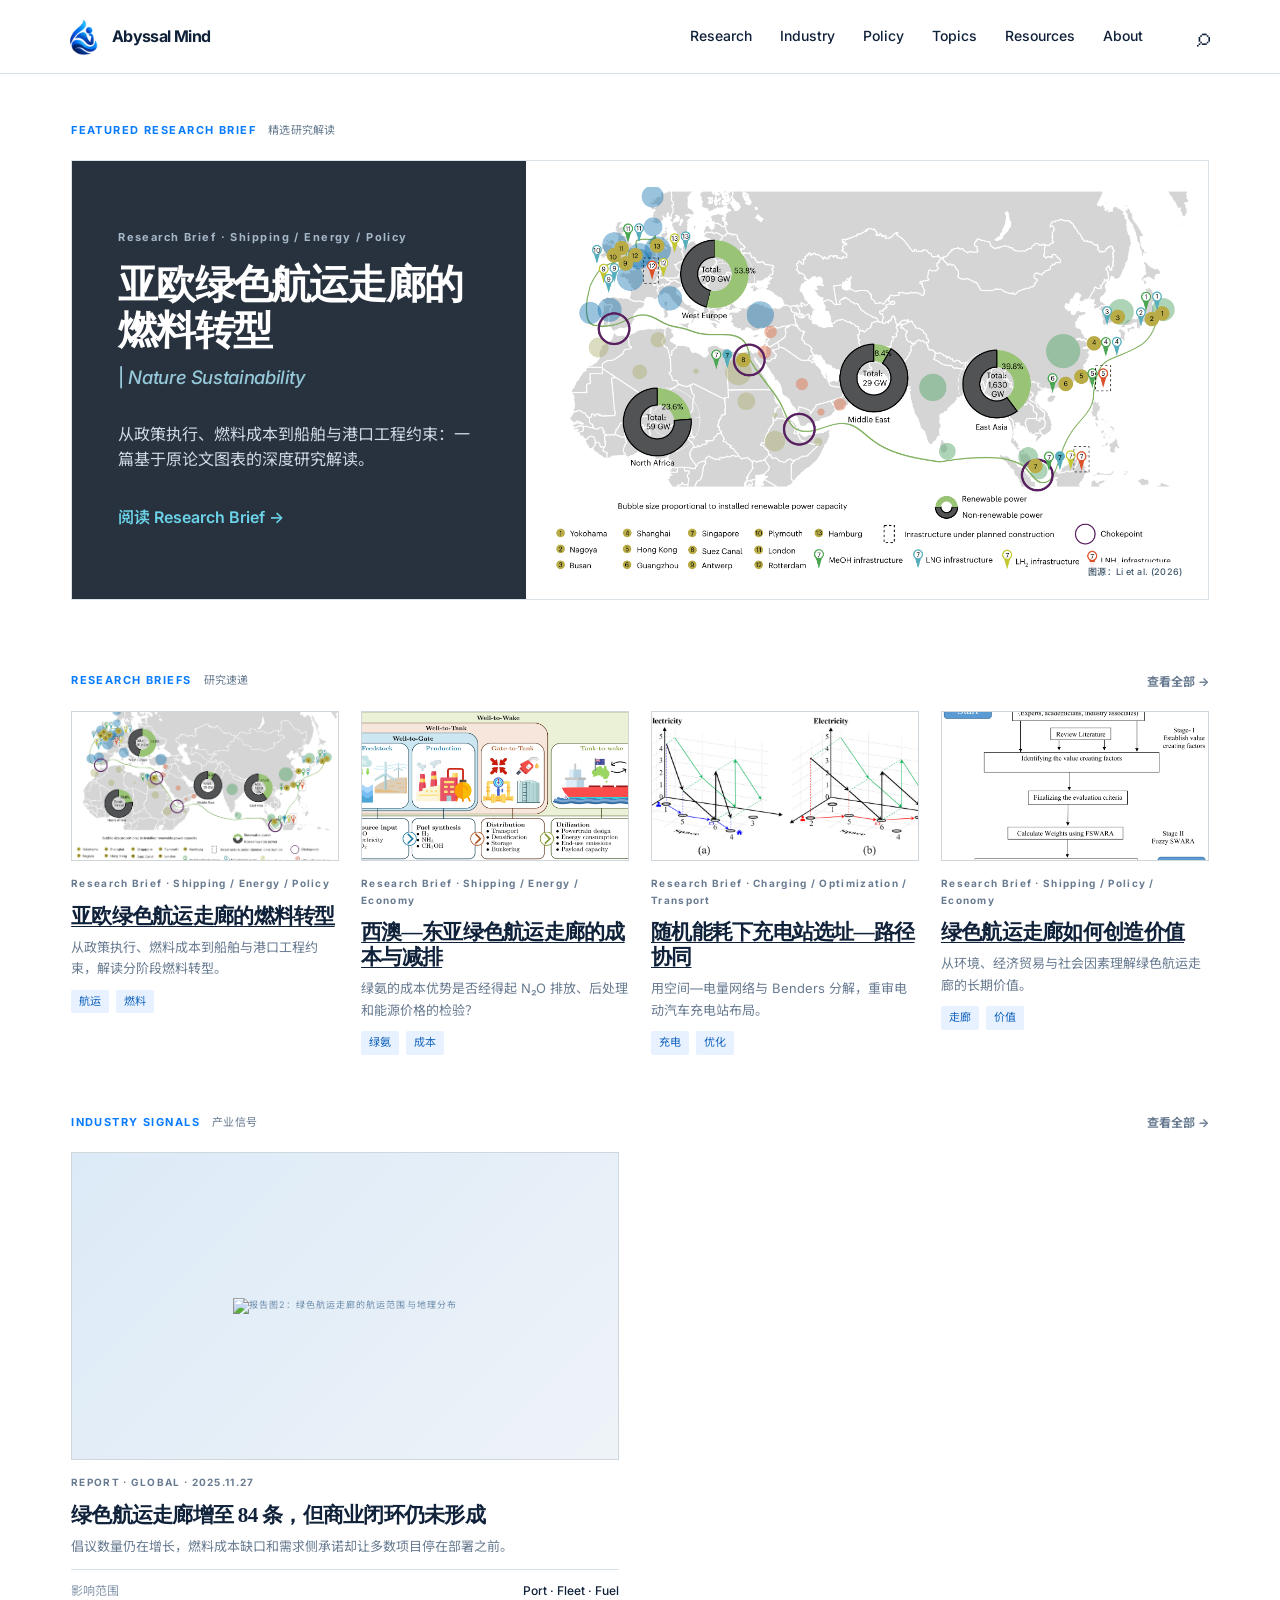
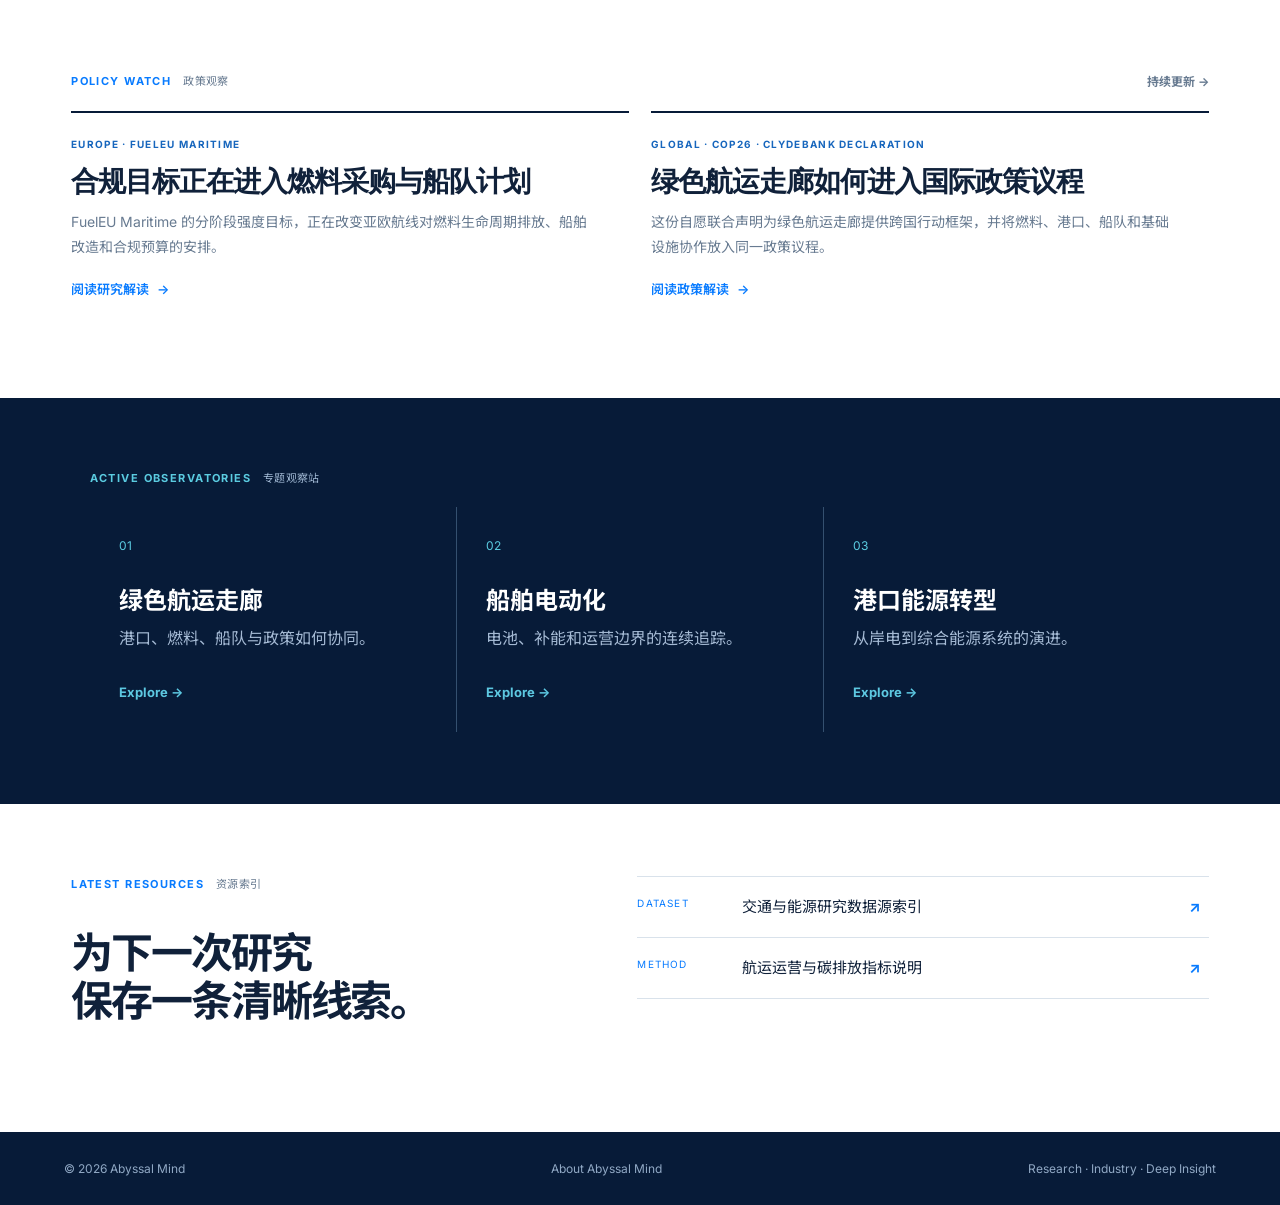
==== commit 55cf47f0: "feat: add Clydebank Declaration policy brief" ====
--- a/index.html
+++ b/index.html
@@ -28,7 +28,7 @@
       <section id="industry"><div class="section-kicker">INDUSTRY SIGNALS <span>产业信号</span><a href="industry.html">查看全部 →</a></div><div class="industry-signal-grid"><article class="signal"><a class="signal-image signal-image--report" href="articles/annual-progress-green-shipping-corridors-2025.html" aria-label="阅读绿色航运走廊年度进展报告解读"><img src="assets/articles/annual-progress-green-shipping-corridors-2025/figure-2.png" alt="报告图2：绿色航运走廊的航运范围与地理分布"></a><div><p class="meta">REPORT · GLOBAL · 2025.11.27</p><h3><a href="articles/annual-progress-green-shipping-corridors-2025.html">绿色航运走廊增至 84 条，但商业闭环仍未形成</a></h3><p>倡议数量仍在增长，燃料成本缺口和需求侧承诺却让多数项目停在部署之前。</p><div class="signal-line"><span>影响范围</span><b>Port · Fleet · Fuel</b></div></div></article></div></section>
     </section>
 
-    <section id="policy" class="policy-watch reveal"><div class="section-kicker">POLICY WATCH <span>政策观察</span><a href="#policy">持续更新 →</a></div><div class="policy-grid"><article class="policy-card"><p class="meta">EUROPE · FUELEU MARITIME</p><h3>合规目标正在进入燃料采购与船队计划</h3><p>FuelEU Maritime 的分阶段强度目标，正在改变亚欧航线对燃料生命周期排放、船舶改造和合规预算的安排。</p><a class="policy-link" href="articles/phased-fuel-transitions-for-asia-europe-corridor.html">阅读研究解读 <span>→</span></a></article><article class="policy-card"><p class="meta">GLOBAL · GREEN SHIPPING CORRIDORS</p><h3>政策协调决定走廊能否跨过示范阶段</h3><p>年度进展报告显示，走廊倡议数量持续增加，但燃料成本缺口、许可和需求承诺仍需要政策工具共同解决。</p><a class="policy-link" href="articles/annual-progress-green-shipping-corridors-2025.html">阅读产业信号 <span>→</span></a></article></div></section>
+    <section id="policy" class="policy-watch reveal"><div class="section-kicker">POLICY WATCH <span>政策观察</span><a href="#policy">持续更新 →</a></div><div class="policy-grid"><article class="policy-card"><p class="meta">EUROPE · FUELEU MARITIME</p><h3>合规目标正在进入燃料采购与船队计划</h3><p>FuelEU Maritime 的分阶段强度目标，正在改变亚欧航线对燃料生命周期排放、船舶改造和合规预算的安排。</p><a class="policy-link" href="articles/phased-fuel-transitions-for-asia-europe-corridor.html">阅读研究解读 <span>→</span></a></article><article class="policy-card"><p class="meta">GLOBAL · COP26 · CLYDEBANK DECLARATION</p><h3>绿色航运走廊如何进入国际政策议程</h3><p>这份自愿联合声明为绿色航运走廊提供跨国行动框架，并将燃料、港口、船队和基础设施协作放入同一政策议程。</p><a class="policy-link" href="articles/clydebank-declaration-green-shipping-corridors.html">阅读政策解读 <span>→</span></a></article></div></section>
 
     <section id="topics" class="observatories reveal"><div class="section-kicker">ACTIVE OBSERVATORIES <span>专题观察站</span></div><div class="topic-grid"><a class="topic-card" href="#"><span>01</span><h3>绿色航运走廊</h3><p>港口、燃料、船队与政策如何协同。</p><b>Explore →</b></a><a class="topic-card" href="#"><span>02</span><h3>船舶电动化</h3><p>电池、补能和运营边界的连续追踪。</p><b>Explore →</b></a><a class="topic-card" href="#"><span>03</span><h3>港口能源转型</h3><p>从岸电到综合能源系统的演进。</p><b>Explore →</b></a></div></section>
 
@@ -42,3 +42,4 @@
 
 
 
+
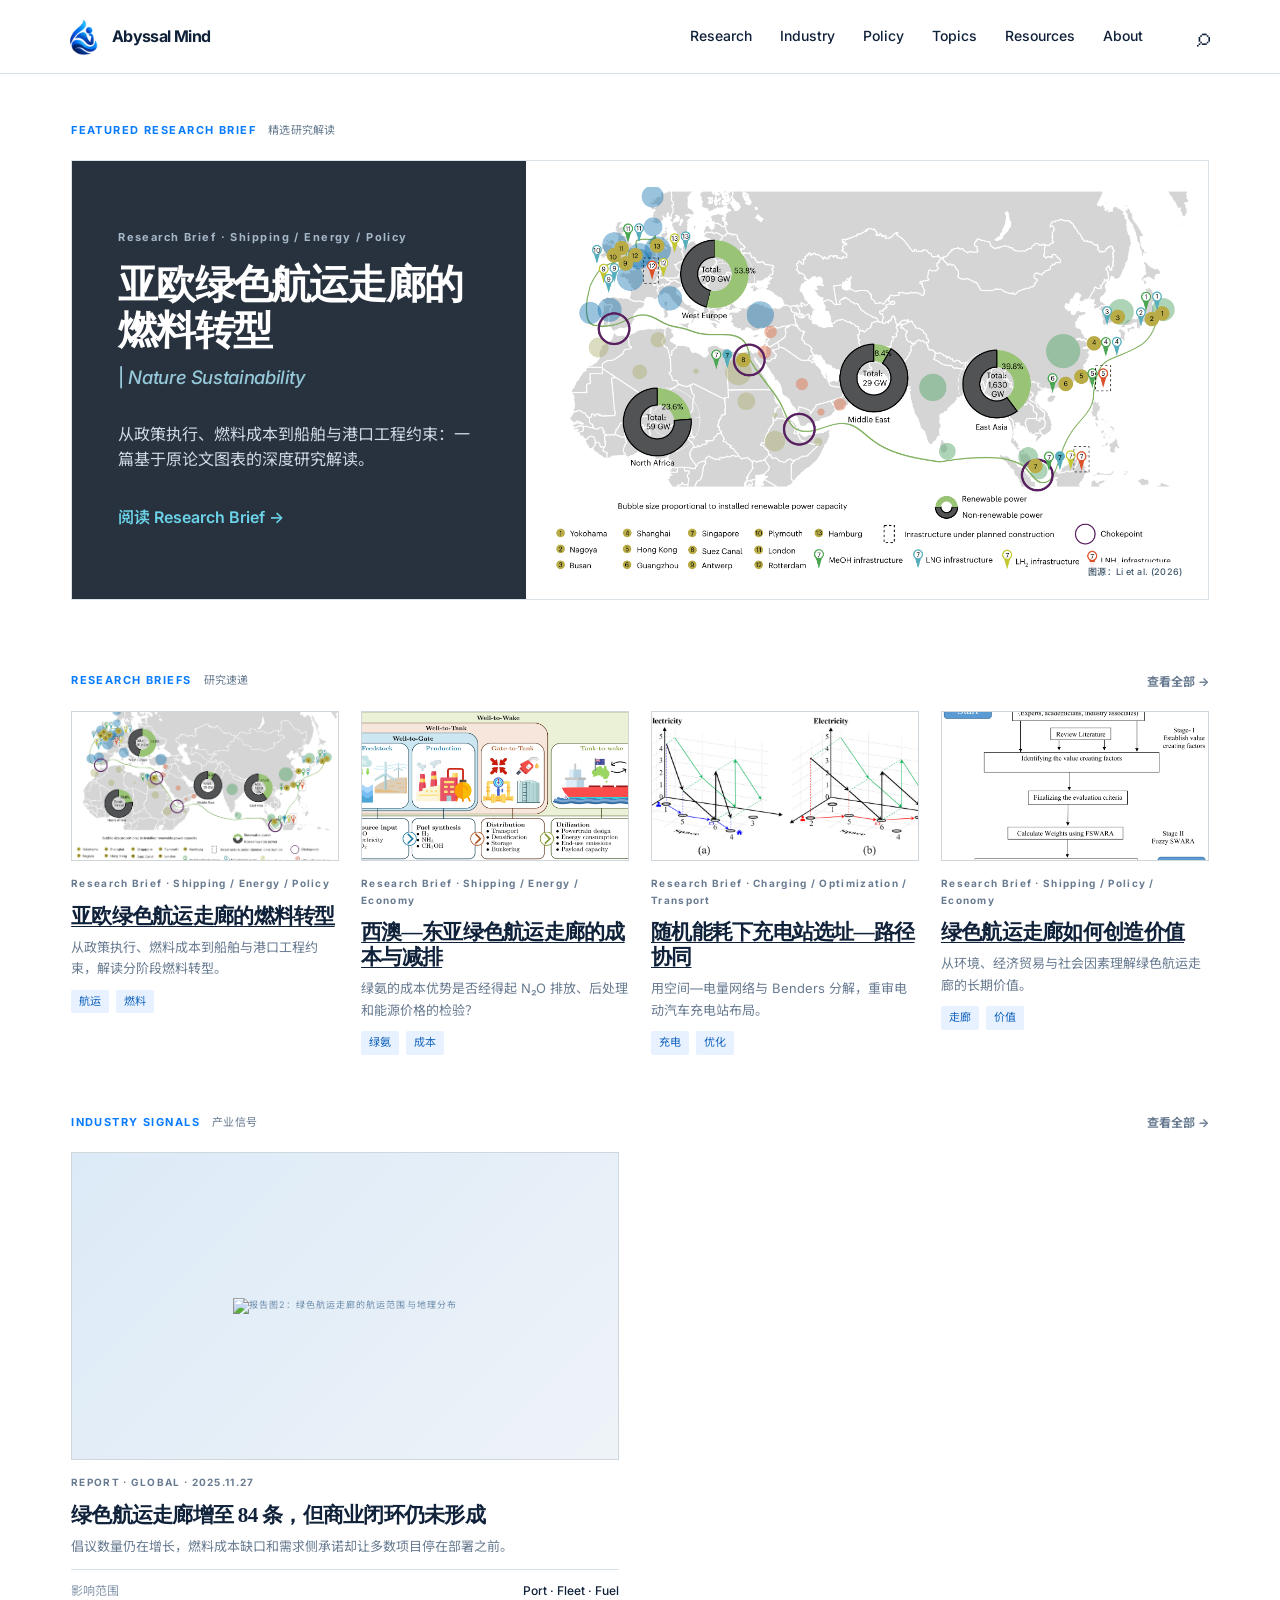
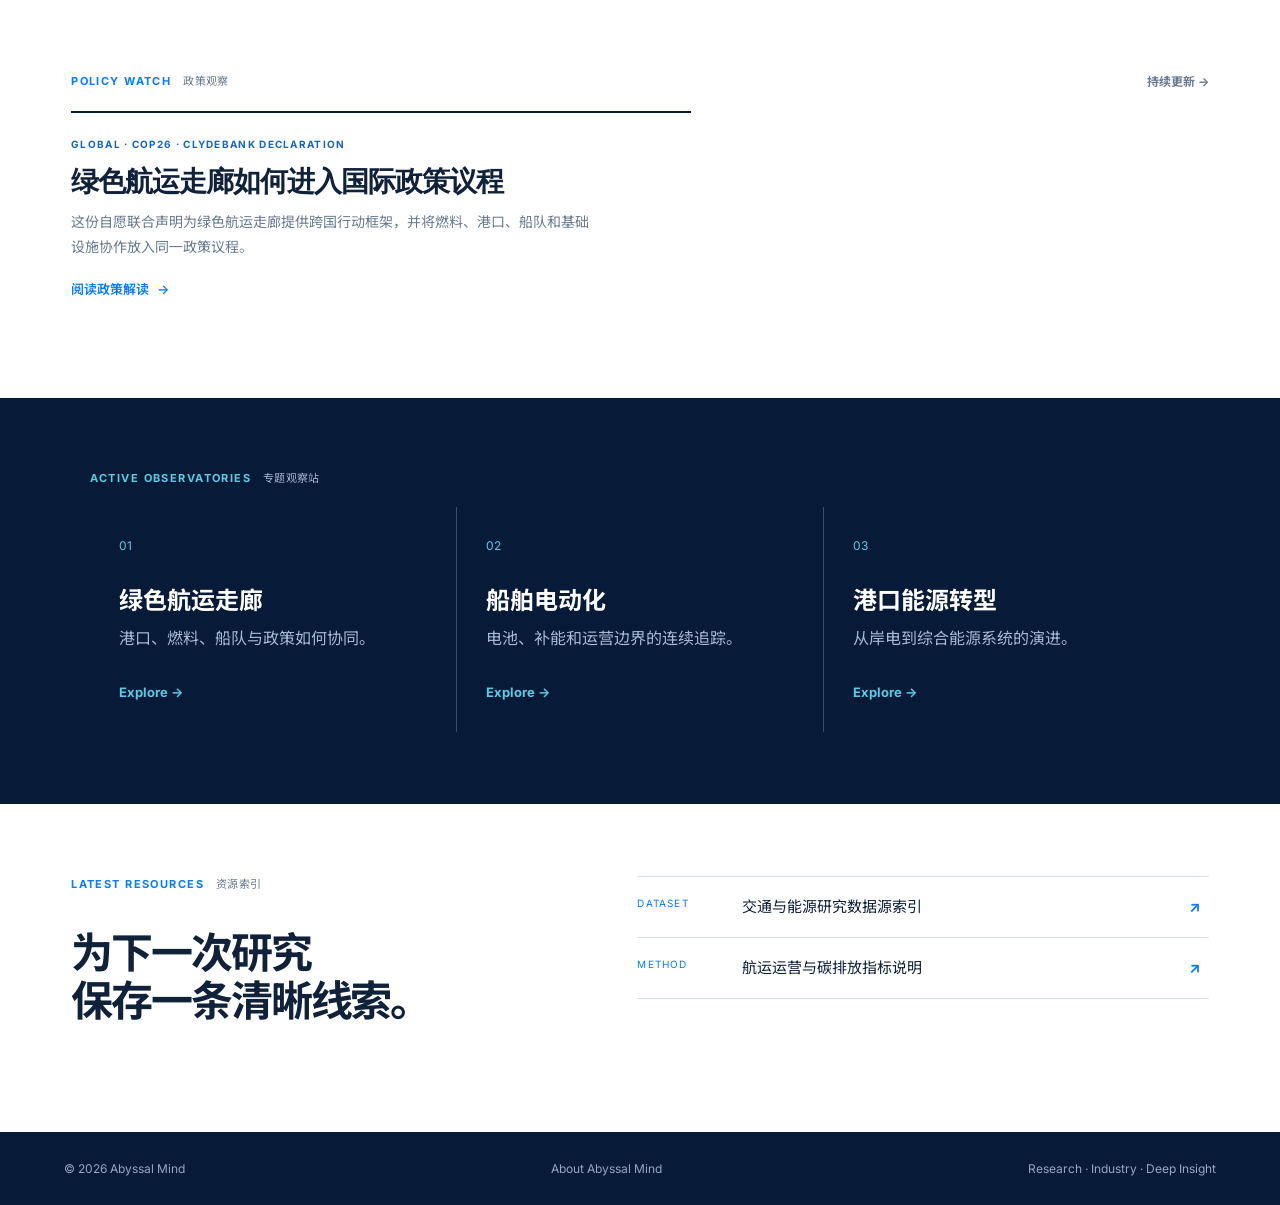
==== commit 84873060: "fix: clarify Clydebank concept origin" ====
--- a/index.html
+++ b/index.html
@@ -28,7 +28,7 @@
       <section id="industry"><div class="section-kicker">INDUSTRY SIGNALS <span>产业信号</span><a href="industry.html">查看全部 →</a></div><div class="industry-signal-grid"><article class="signal"><a class="signal-image signal-image--report" href="articles/annual-progress-green-shipping-corridors-2025.html" aria-label="阅读绿色航运走廊年度进展报告解读"><img src="assets/articles/annual-progress-green-shipping-corridors-2025/figure-2.png" alt="报告图2：绿色航运走廊的航运范围与地理分布"></a><div><p class="meta">REPORT · GLOBAL · 2025.11.27</p><h3><a href="articles/annual-progress-green-shipping-corridors-2025.html">绿色航运走廊增至 84 条，但商业闭环仍未形成</a></h3><p>倡议数量仍在增长，燃料成本缺口和需求侧承诺却让多数项目停在部署之前。</p><div class="signal-line"><span>影响范围</span><b>Port · Fleet · Fuel</b></div></div></article></div></section>
     </section>
 
-    <section id="policy" class="policy-watch reveal"><div class="section-kicker">POLICY WATCH <span>政策观察</span><a href="#policy">持续更新 →</a></div><div class="policy-grid"><article class="policy-card"><p class="meta">EUROPE · FUELEU MARITIME</p><h3>合规目标正在进入燃料采购与船队计划</h3><p>FuelEU Maritime 的分阶段强度目标，正在改变亚欧航线对燃料生命周期排放、船舶改造和合规预算的安排。</p><a class="policy-link" href="articles/phased-fuel-transitions-for-asia-europe-corridor.html">阅读研究解读 <span>→</span></a></article><article class="policy-card"><p class="meta">GLOBAL · COP26 · CLYDEBANK DECLARATION</p><h3>绿色航运走廊如何进入国际政策议程</h3><p>这份自愿联合声明为绿色航运走廊提供跨国行动框架，并将燃料、港口、船队和基础设施协作放入同一政策议程。</p><a class="policy-link" href="articles/clydebank-declaration-green-shipping-corridors.html">阅读政策解读 <span>→</span></a></article></div></section>
+    <section id="policy" class="policy-watch reveal"><div class="section-kicker">POLICY WATCH <span>政策观察</span><a href="#policy">持续更新 →</a></div><div class="policy-grid"><article class="policy-card"><p class="meta">GLOBAL · COP26 · CLYDEBANK DECLARATION</p><h3>绿色航运走廊如何进入国际政策议程</h3><p>这份自愿联合声明为绿色航运走廊提供跨国行动框架，并将燃料、港口、船队和基础设施协作放入同一政策议程。</p><a class="policy-link" href="articles/clydebank-declaration-green-shipping-corridors.html">阅读政策解读 <span>→</span></a></article></div></section>
 
     <section id="topics" class="observatories reveal"><div class="section-kicker">ACTIVE OBSERVATORIES <span>专题观察站</span></div><div class="topic-grid"><a class="topic-card" href="#"><span>01</span><h3>绿色航运走廊</h3><p>港口、燃料、船队与政策如何协同。</p><b>Explore →</b></a><a class="topic-card" href="#"><span>02</span><h3>船舶电动化</h3><p>电池、补能和运营边界的连续追踪。</p><b>Explore →</b></a><a class="topic-card" href="#"><span>03</span><h3>港口能源转型</h3><p>从岸电到综合能源系统的演进。</p><b>Explore →</b></a></div></section>
 
--- a/homepage.css
+++ b/homepage.css
@@ -11,6 +11,6 @@
 .story-image{overflow:hidden}.story-image img{width:100%;height:100%;object-fit:cover}
 .research-card-grid{display:grid;grid-template-columns:repeat(4,minmax(0,1fr));gap:22px}.research-card-grid .story{display:block;border-top:0;padding:0}.research-card-grid .story-image{display:block;width:100%;aspect-ratio:16/9;min-height:0;border:1px solid #cfd6dc;background:#eef2f5}.research-card-grid .story-image img{display:block}.research-card-grid .story h3{font-family:Georgia,"Noto Serif SC",serif;font-size:clamp(20px,1.65vw,25px);line-height:1.18;letter-spacing:-.035em;margin:12px 0 8px}.research-card-grid .story h3 a{text-decoration:underline;text-decoration-thickness:1px;text-underline-offset:3px}.research-card-grid .story p{font-size:13px;line-height:1.65}.research-card-grid .story .meta{margin-top:14px;font-size:10px}.research-card-grid .tags{margin-top:10px}@media(max-width:980px){.research-card-grid{grid-template-columns:repeat(2,minmax(0,1fr))}}@media(max-width:760px){.research-card-grid{grid-template-columns:1fr;gap:34px}.research-card-grid .story h3{font-size:24px}}
 .content-stream{max-width:1240px;margin:0 auto;padding:0 max(4vw,24px) 72px}.content-stream #industry{margin-top:58px}.industry-signal-grid{display:grid;grid-template-columns:1fr 1fr;gap:42px}.industry-signal-grid .signal{margin:0}@media(max-width:760px){.content-stream{padding:0 20px 55px}.industry-signal-grid{grid-template-columns:1fr;gap:0}.content-stream #industry{margin-top:48px}}
-.policy-watch{max-width:1240px;margin:0 auto;padding:0 max(4vw,24px) 72px}.policy-grid{display:grid;grid-template-columns:1fr 1fr;gap:22px}.policy-card{border-top:2px solid #071b38;padding:22px 0 24px}.policy-card h3{font-family:Georgia,"Noto Serif SC",serif;font-size:clamp(24px,2.2vw,32px);line-height:1.18;letter-spacing:-.035em;margin:12px 0 10px}.policy-card p{font-size:14px;line-height:1.8;color:#687b91;margin:0;max-width:520px}.policy-card .meta{font-size:10px;color:#1766bd;letter-spacing:.13em}.policy-link{display:inline-block;margin-top:20px;color:#087bff;font-size:13px;font-weight:600}.policy-link span{margin-left:5px}@media(max-width:760px){.policy-watch{padding:0 20px 55px}.policy-grid{grid-template-columns:1fr;gap:0}.policy-card{padding:20px 0 28px}}
+.policy-watch{max-width:1240px;margin:0 auto;padding:0 max(4vw,24px) 72px}.policy-grid{display:grid;grid-template-columns:minmax(0,620px);gap:22px}.policy-card{border-top:2px solid #071b38;padding:22px 0 24px}.policy-card h3{font-family:Georgia,"Noto Serif SC",serif;font-size:clamp(24px,2.2vw,32px);line-height:1.18;letter-spacing:-.035em;margin:12px 0 10px}.policy-card p{font-size:14px;line-height:1.8;color:#687b91;margin:0;max-width:520px}.policy-card .meta{font-size:10px;color:#1766bd;letter-spacing:.13em}.policy-link{display:inline-block;margin-top:20px;color:#087bff;font-size:13px;font-weight:600}.policy-link span{margin-left:5px}@media(max-width:760px){.policy-watch{padding:0 20px 55px}.policy-grid{grid-template-columns:1fr;gap:0}.policy-card{padding:20px 0 28px}}
 @media(max-width:760px){.site-header{height:74px;margin-bottom:0}.feature-section--first{padding-top:32px}.feature-card--brief{grid-template-columns:1fr}.feature-card--brief>div:first-child{padding:34px 28px}.feature-card--brief .feature-art--paper{min-height:260px;padding:12px}}
 .industry-signal-grid .signal{display:block;border-top:0;padding:0}.industry-signal-grid .signal-image{display:flex;width:100%;aspect-ratio:16/9;min-height:0;border:1px solid #cfd6dc}.industry-signal-grid .signal h3{font-family:Georgia,"Noto Serif SC",serif;font-size:clamp(20px,1.65vw,25px);line-height:1.18;letter-spacing:-.035em;margin:12px 0 8px}.industry-signal-grid .signal p{font-size:13px;line-height:1.65}.industry-signal-grid .signal .meta{margin-top:14px;font-size:10px}.industry-signal-grid .signal-line{margin-top:12px}
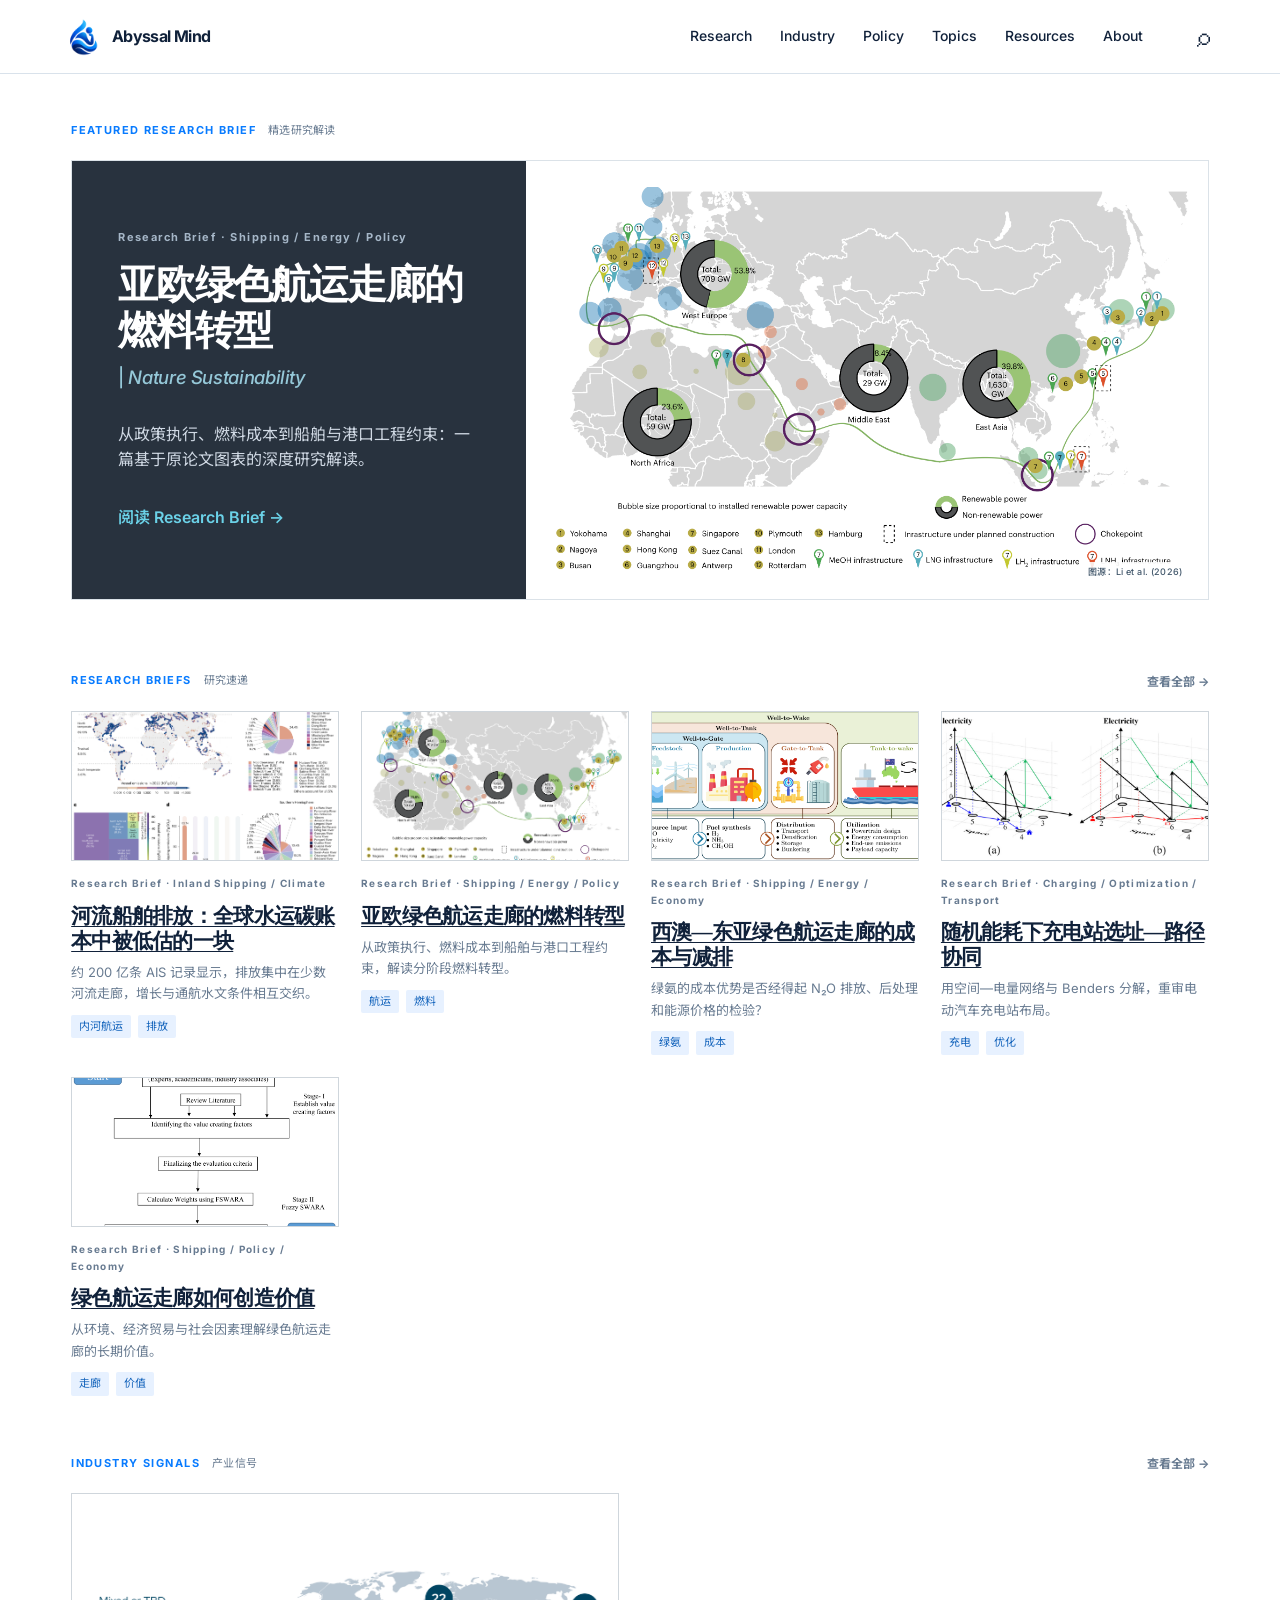
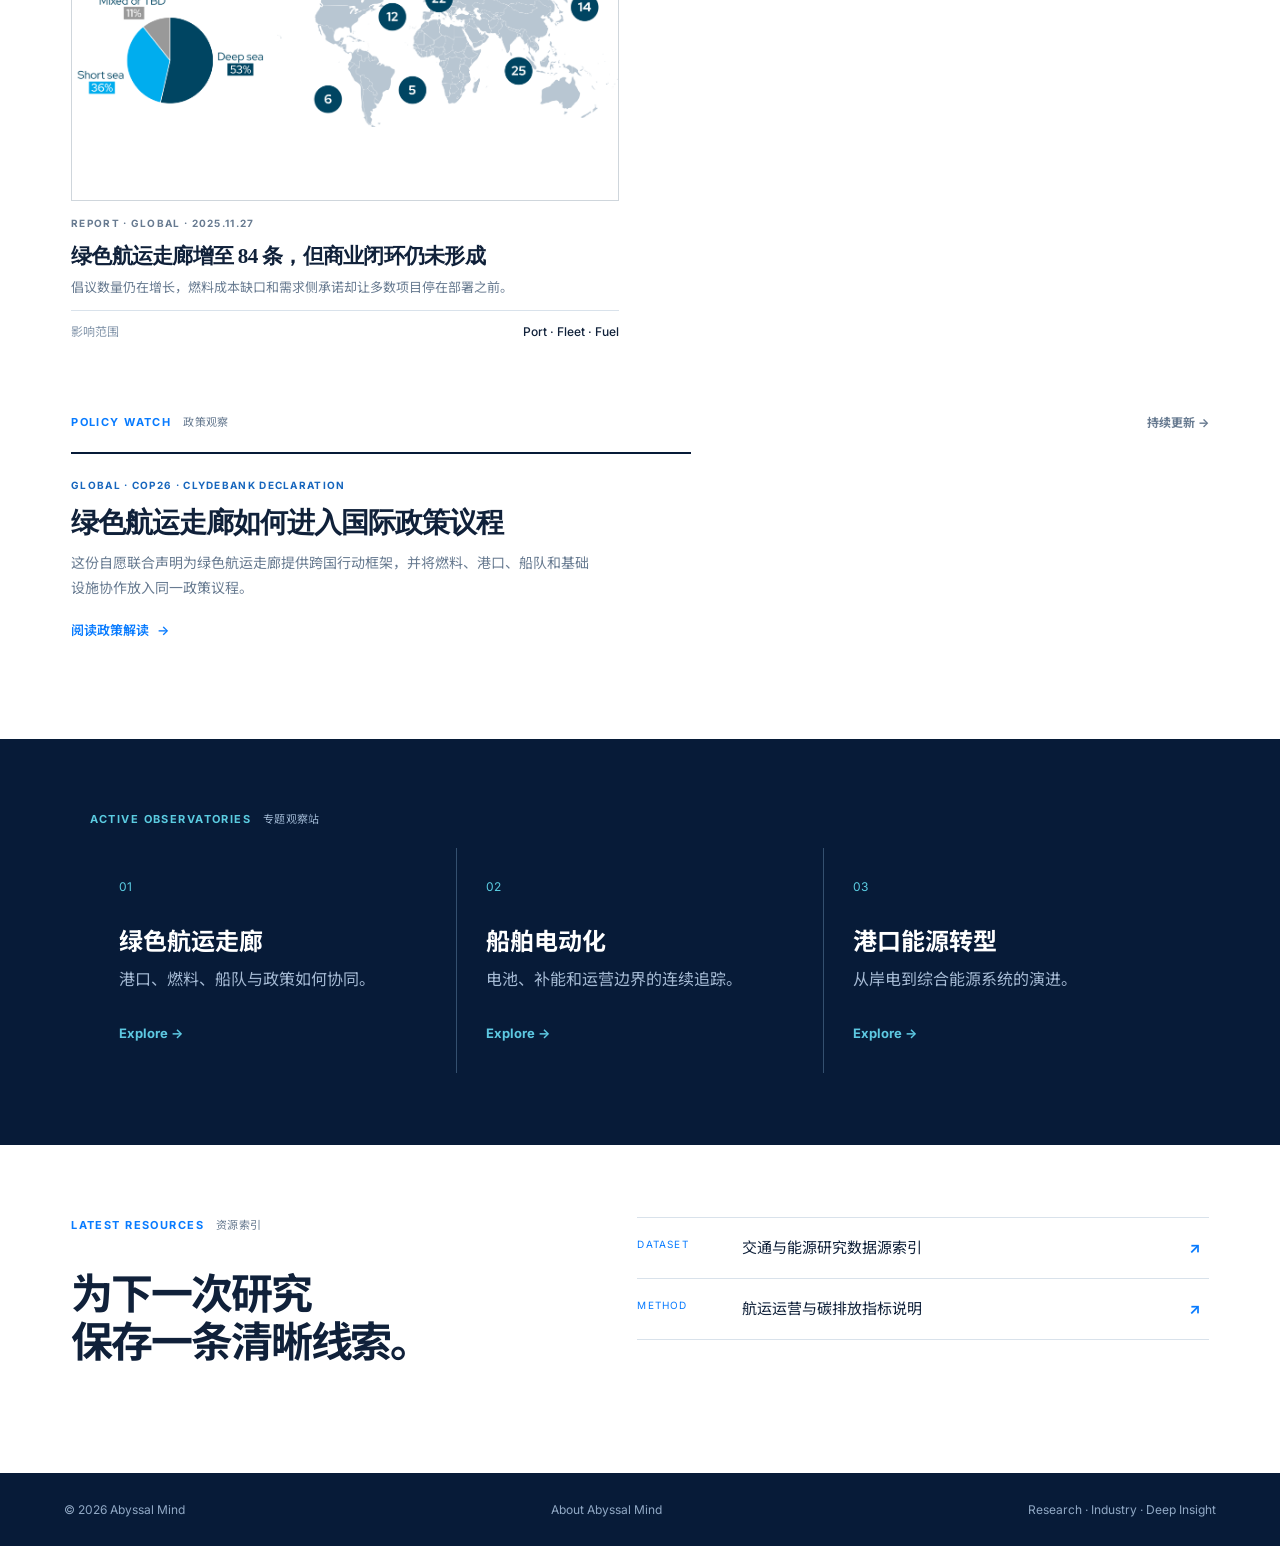
==== commit 85bab44c: "Add green corridor signal and inland vessel emissions brief" ====
--- a/index.html
+++ b/index.html
@@ -1,45 +1,289 @@
 <!doctype html>
 <html lang="zh-CN">
-<head>
-  <meta charset="utf-8" />
-  <meta name="viewport" content="width=device-width, initial-scale=1" />
-  <meta name="description" content="Abyssal Mind — 连接交通、能源与航运的研究证据与产业实践。" />
-  <title>Abyssal Mind · 深水区</title>
-  <link rel="preconnect" href="https://fonts.googleapis.com" />
-  <link rel="preconnect" href="https://fonts.gstatic.com" crossorigin />
-  <link href="https://fonts.googleapis.com/css2?family=Inter:wght@400;500;600;700&family=Noto+Sans+SC:wght@400;500;600;700&display=swap" rel="stylesheet" />
-  <link rel="stylesheet" href="styles.css" />
-  <link rel="stylesheet" href="homepage.css" />
-  <link rel="stylesheet" href="landing.css" />
-  <script>document.documentElement.classList.add('js');</script>
-</head>
-<body>
-  <header class="site-header reveal">
-    <a class="brand" href="./"><img src="assets/brand/abyssal-mind-mark.png" alt="Abyssal Mind" /><span>Abyssal Mind</span></a>
-    <nav><a href="#research">Research</a><a href="#industry">Industry</a><a href="#policy">Policy</a><a href="#topics">Topics</a><a href="#resources">Resources</a><a href="about.html">About</a></nav>
-    <button class="search" aria-label="搜索">⌕</button>
-  </header>
-
-  <main>
-    <section class="feature-section feature-section--first reveal"><div class="section-kicker">FEATURED RESEARCH BRIEF <span>精选研究解读</span></div><article class="feature-card feature-card--brief"><div><p class="meta">Research Brief · Shipping / Energy / Policy</p><h2>亚欧绿色航运走廊的燃料转型<span class="feature-journal">| <em>Nature Sustainability</em></span></h2><p>从政策执行、燃料成本到船舶与港口工程约束：一篇基于原论文图表的深度研究解读。</p><a class="text-link" href="articles/phased-fuel-transitions-for-asia-europe-corridor.html">阅读 Research Brief <span>→</span></a></div><a class="feature-art feature-art--paper" href="articles/phased-fuel-transitions-for-asia-europe-corridor.html" aria-label="阅读亚欧绿色航运走廊的燃料转型"><img src="assets/articles/phased-fuel-transitions/figure-2.png" alt="亚欧绿色航运走廊的加注港口、基础设施与可再生发电装机分布图"/><span class="feature-credit">图源：Li et al. (2026)</span></a></article></section>
-
-    <section class="content-stream reveal">
-      <section id="research"><div class="section-kicker">RESEARCH BRIEFS <span>研究速递</span><a href="research.html">查看全部 →</a></div><div class="research-card-grid"><article class="story"><a class="story-image" href="articles/phased-fuel-transitions-for-asia-europe-corridor.html"><img src="assets/articles/phased-fuel-transitions/figure-2.png" alt="亚欧绿色航运走廊基础设施图"></a><div><p class="meta">Research Brief · Shipping / Energy / Policy</p><h3><a href="articles/phased-fuel-transitions-for-asia-europe-corridor.html">亚欧绿色航运走廊的燃料转型</a></h3><p>从政策执行、燃料成本到船舶与港口工程约束，解读分阶段燃料转型。</p><div class="tags"><span>航运</span><span>燃料</span></div></div></article><article class="story"><a class="story-image" href="articles/western-australia-east-asia-green-shipping-corridor.html"><img src="assets/articles/douglas-wa-east-asia/figure-1.png" alt="西澳—东亚绿色航运走廊研究范围与系统边界图"></a><div><p class="meta">Research Brief · Shipping / Energy / Economy</p><h3><a href="articles/western-australia-east-asia-green-shipping-corridor.html">西澳—东亚绿色航运走廊的成本与减排</a></h3><p>绿氨的成本优势是否经得起 N₂O 排放、后处理和能源价格的检验？</p><div class="tags"><span>绿氨</span><span>成本</span></div></div></article><article class="story"><a class="story-image" href="articles/zhang-benders-space-electricity-network.html"><img src="assets/articles/zhang-benders-space-electricity/figure-3.png" alt="空间—电量网络表示图"></a><div><p class="meta">Research Brief · Charging / Optimization / Transport</p><h3><a href="articles/zhang-benders-space-electricity-network.html">随机能耗下充电站选址—路径协同</a></h3><p>用空间—电量网络与 Benders 分解，重审电动汽车充电站布局。</p><div class="tags"><span>充电</span><span>优化</span></div></div></article><article class="story"><a class="story-image" href="articles/garg-value-creating-factors-green-shipping-corridors.html"><img src="assets/articles/garg-green-shipping-corridors/figure-1.png" alt="绿色航运走廊价值创造因素的两阶段评估方法"></a><div><p class="meta">Research Brief · Shipping / Policy / Economy</p><h3><a href="articles/garg-value-creating-factors-green-shipping-corridors.html">绿色航运走廊如何创造价值</a></h3><p>从环境、经济贸易与社会因素理解绿色航运走廊的长期价值。</p><div class="tags"><span>走廊</span><span>价值</span></div></div></article></div></section>
-      <section id="industry"><div class="section-kicker">INDUSTRY SIGNALS <span>产业信号</span><a href="industry.html">查看全部 →</a></div><div class="industry-signal-grid"><article class="signal"><a class="signal-image signal-image--report" href="articles/annual-progress-green-shipping-corridors-2025.html" aria-label="阅读绿色航运走廊年度进展报告解读"><img src="assets/articles/annual-progress-green-shipping-corridors-2025/figure-2.png" alt="报告图2：绿色航运走廊的航运范围与地理分布"></a><div><p class="meta">REPORT · GLOBAL · 2025.11.27</p><h3><a href="articles/annual-progress-green-shipping-corridors-2025.html">绿色航运走廊增至 84 条，但商业闭环仍未形成</a></h3><p>倡议数量仍在增长，燃料成本缺口和需求侧承诺却让多数项目停在部署之前。</p><div class="signal-line"><span>影响范围</span><b>Port · Fleet · Fuel</b></div></div></article></div></section>
-    </section>
-
-    <section id="policy" class="policy-watch reveal"><div class="section-kicker">POLICY WATCH <span>政策观察</span><a href="#policy">持续更新 →</a></div><div class="policy-grid"><article class="policy-card"><p class="meta">GLOBAL · COP26 · CLYDEBANK DECLARATION</p><h3>绿色航运走廊如何进入国际政策议程</h3><p>这份自愿联合声明为绿色航运走廊提供跨国行动框架，并将燃料、港口、船队和基础设施协作放入同一政策议程。</p><a class="policy-link" href="articles/clydebank-declaration-green-shipping-corridors.html">阅读政策解读 <span>→</span></a></article></div></section>
-
-    <section id="topics" class="observatories reveal"><div class="section-kicker">ACTIVE OBSERVATORIES <span>专题观察站</span></div><div class="topic-grid"><a class="topic-card" href="#"><span>01</span><h3>绿色航运走廊</h3><p>港口、燃料、船队与政策如何协同。</p><b>Explore →</b></a><a class="topic-card" href="#"><span>02</span><h3>船舶电动化</h3><p>电池、补能和运营边界的连续追踪。</p><b>Explore →</b></a><a class="topic-card" href="#"><span>03</span><h3>港口能源转型</h3><p>从岸电到综合能源系统的演进。</p><b>Explore →</b></a></div></section>
-
-    <section id="resources" class="resources reveal"><div><div class="section-kicker">LATEST RESOURCES <span>资源索引</span></div><h2>为下一次研究<br/>保存一条清晰线索。</h2></div><div class="resource-list"><a href="#"><span>DATASET</span>交通与能源研究数据源索引 <b>↗</b></a><a href="#"><span>METHOD</span>航运运营与碳排放指标说明 <b>↗</b></a></div></section>
-  </main>
-  <footer><span>© 2026 Abyssal Mind</span><a href="about.html">About Abyssal Mind</a><span>Research · Industry · Deep Insight</span></footer>
-  <script src="landing.js"></script>
-</body>
+  <head>
+    <meta charset="utf-8" />
+    <meta name="viewport" content="width=device-width, initial-scale=1" />
+    <meta
+      name="description"
+      content="Abyssal Mind — 连接交通、能源与航运的研究证据与产业实践。"
+    />
+    <title>Abyssal Mind · 深水区</title>
+    <link rel="preconnect" href="https://fonts.googleapis.com" />
+    <link rel="preconnect" href="https://fonts.gstatic.com" crossorigin />
+    <link
+      href="https://fonts.googleapis.com/css2?family=Inter:wght@400;500;600;700&family=Noto+Sans+SC:wght@400;500;600;700&display=swap"
+      rel="stylesheet"
+    />
+    <link rel="stylesheet" href="styles.css" />
+    <link rel="stylesheet" href="homepage.css" />
+    <link rel="stylesheet" href="landing.css" />
+    <script>
+      document.documentElement.classList.add("js");
+    </script>
+  </head>
+  <body>
+    <header class="site-header reveal">
+      <a class="brand" href="./"
+        ><img
+          src="assets/brand/abyssal-mind-mark.png"
+          alt="Abyssal Mind"
+        /><span>Abyssal Mind</span></a
+      >
+      <nav>
+        <a href="#research">Research</a><a href="#industry">Industry</a
+        ><a href="#policy">Policy</a><a href="#topics">Topics</a
+        ><a href="#resources">Resources</a><a href="about.html">About</a>
+      </nav>
+      <button class="search" aria-label="搜索">⌕</button>
+    </header>
+
+    <main>
+      <section class="feature-section feature-section--first reveal">
+        <div class="section-kicker">
+          FEATURED RESEARCH BRIEF <span>精选研究解读</span>
+        </div>
+        <article class="feature-card feature-card--brief">
+          <div>
+            <p class="meta">Research Brief · Shipping / Energy / Policy</p>
+            <h2>
+              亚欧绿色航运走廊的燃料转型<span class="feature-journal"
+                >| <em>Nature Sustainability</em></span
+              >
+            </h2>
+            <p>
+              从政策执行、燃料成本到船舶与港口工程约束：一篇基于原论文图表的深度研究解读。
+            </p>
+            <a
+              class="text-link"
+              href="articles/phased-fuel-transitions-for-asia-europe-corridor.html"
+              >阅读 Research Brief <span>→</span></a
+            >
+          </div>
+          <a
+            class="feature-art feature-art--paper"
+            href="articles/phased-fuel-transitions-for-asia-europe-corridor.html"
+            aria-label="阅读亚欧绿色航运走廊的燃料转型"
+            ><img
+              src="assets/articles/phased-fuel-transitions/figure-2.png"
+              alt="亚欧绿色航运走廊的加注港口、基础设施与可再生发电装机分布图"
+            /><span class="feature-credit">图源：Li et al. (2026)</span></a
+          >
+        </article>
+      </section>
+
+      <section class="content-stream reveal">
+        <section id="research">
+          <div class="section-kicker">
+            RESEARCH BRIEFS <span>研究速递</span
+            ><a href="research.html">查看全部 →</a>
+          </div>
+          <div class="research-card-grid">
+            <article class="story">
+              <a
+                class="story-image"
+                href="articles/global-vessel-co2-navigable-rivers.html"
+                ><img
+                  src="assets/articles/global-vessel-co2-navigable-rivers/figure-1.png"
+                  alt="全球内河船舶二氧化碳排放的空间分布与组成"
+              /></a>
+              <div>
+                <p class="meta">Research Brief · Inland Shipping / Climate</p>
+                <h3>
+                  <a href="articles/global-vessel-co2-navigable-rivers.html"
+                    >河流船舶排放：全球水运碳账本中被低估的一块</a
+                  >
+                </h3>
+                <p>
+                  约 200 亿条 AIS
+                  记录显示，排放集中在少数河流走廊，增长与通航水文条件相互交织。
+                </p>
+                <div class="tags"><span>内河航运</span><span>排放</span></div>
+              </div>
+            </article>
+            <article class="story">
+              <a
+                class="story-image"
+                href="articles/phased-fuel-transitions-for-asia-europe-corridor.html"
+                ><img
+                  src="assets/articles/phased-fuel-transitions/figure-2.png"
+                  alt="亚欧绿色航运走廊基础设施图"
+              /></a>
+              <div>
+                <p class="meta">Research Brief · Shipping / Energy / Policy</p>
+                <h3>
+                  <a
+                    href="articles/phased-fuel-transitions-for-asia-europe-corridor.html"
+                    >亚欧绿色航运走廊的燃料转型</a
+                  >
+                </h3>
+                <p>
+                  从政策执行、燃料成本到船舶与港口工程约束，解读分阶段燃料转型。
+                </p>
+                <div class="tags"><span>航运</span><span>燃料</span></div>
+              </div>
+            </article>
+            <article class="story">
+              <a
+                class="story-image"
+                href="articles/western-australia-east-asia-green-shipping-corridor.html"
+                ><img
+                  src="assets/articles/douglas-wa-east-asia/figure-1.png"
+                  alt="西澳—东亚绿色航运走廊研究范围与系统边界图"
+              /></a>
+              <div>
+                <p class="meta">Research Brief · Shipping / Energy / Economy</p>
+                <h3>
+                  <a
+                    href="articles/western-australia-east-asia-green-shipping-corridor.html"
+                    >西澳—东亚绿色航运走廊的成本与减排</a
+                  >
+                </h3>
+                <p>
+                  绿氨的成本优势是否经得起 N₂O 排放、后处理和能源价格的检验？
+                </p>
+                <div class="tags"><span>绿氨</span><span>成本</span></div>
+              </div>
+            </article>
+            <article class="story">
+              <a
+                class="story-image"
+                href="articles/zhang-benders-space-electricity-network.html"
+                ><img
+                  src="assets/articles/zhang-benders-space-electricity/figure-3.png"
+                  alt="空间—电量网络表示图"
+              /></a>
+              <div>
+                <p class="meta">
+                  Research Brief · Charging / Optimization / Transport
+                </p>
+                <h3>
+                  <a
+                    href="articles/zhang-benders-space-electricity-network.html"
+                    >随机能耗下充电站选址—路径协同</a
+                  >
+                </h3>
+                <p>用空间—电量网络与 Benders 分解，重审电动汽车充电站布局。</p>
+                <div class="tags"><span>充电</span><span>优化</span></div>
+              </div>
+            </article>
+            <article class="story">
+              <a
+                class="story-image"
+                href="articles/garg-value-creating-factors-green-shipping-corridors.html"
+                ><img
+                  src="assets/articles/garg-green-shipping-corridors/figure-1.png"
+                  alt="绿色航运走廊价值创造因素的两阶段评估方法"
+              /></a>
+              <div>
+                <p class="meta">Research Brief · Shipping / Policy / Economy</p>
+                <h3>
+                  <a
+                    href="articles/garg-value-creating-factors-green-shipping-corridors.html"
+                    >绿色航运走廊如何创造价值</a
+                  >
+                </h3>
+                <p>从环境、经济贸易与社会因素理解绿色航运走廊的长期价值。</p>
+                <div class="tags"><span>走廊</span><span>价值</span></div>
+              </div>
+            </article>
+          </div>
+        </section>
+        <section id="industry">
+          <div class="section-kicker">
+            INDUSTRY SIGNALS <span>产业信号</span
+            ><a href="industry.html">查看全部 →</a>
+          </div>
+          <div class="industry-signal-grid">
+            <article class="signal">
+              <a
+                class="signal-image signal-image--report"
+                href="articles/annual-progress-green-shipping-corridors-2025.html"
+                aria-label="阅读绿色航运走廊年度进展报告解读"
+                ><img
+                  src="assets/articles/annual-progress-green-shipping-corridors-2025/figure-2.png"
+                  alt="报告图2：绿色航运走廊的航运范围与地理分布"
+              /></a>
+              <div>
+                <p class="meta">REPORT · GLOBAL · 2025.11.27</p>
+                <h3>
+                  <a
+                    href="articles/annual-progress-green-shipping-corridors-2025.html"
+                    >绿色航运走廊增至 84 条，但商业闭环仍未形成</a
+                  >
+                </h3>
+                <p>
+                  倡议数量仍在增长，燃料成本缺口和需求侧承诺却让多数项目停在部署之前。
+                </p>
+                <div class="signal-line">
+                  <span>影响范围</span><b>Port · Fleet · Fuel</b>
+                </div>
+              </div>
+            </article>
+          </div>
+        </section>
+      </section>
+
+      <section id="policy" class="policy-watch reveal">
+        <div class="section-kicker">
+          POLICY WATCH <span>政策观察</span><a href="#policy">持续更新 →</a>
+        </div>
+        <div class="policy-grid">
+          <article class="policy-card">
+            <p class="meta">GLOBAL · COP26 · CLYDEBANK DECLARATION</p>
+            <h3>绿色航运走廊如何进入国际政策议程</h3>
+            <p>
+              这份自愿联合声明为绿色航运走廊提供跨国行动框架，并将燃料、港口、船队和基础设施协作放入同一政策议程。
+            </p>
+            <a
+              class="policy-link"
+              href="articles/clydebank-declaration-green-shipping-corridors.html"
+              >阅读政策解读 <span>→</span></a
+            >
+          </article>
+        </div>
+      </section>
+
+      <section id="topics" class="observatories reveal">
+        <div class="section-kicker">
+          ACTIVE OBSERVATORIES <span>专题观察站</span>
+        </div>
+        <div class="topic-grid">
+          <a class="topic-card" href="#"
+            ><span>01</span>
+            <h3>绿色航运走廊</h3>
+            <p>港口、燃料、船队与政策如何协同。</p>
+            <b>Explore →</b></a
+          ><a class="topic-card" href="#"
+            ><span>02</span>
+            <h3>船舶电动化</h3>
+            <p>电池、补能和运营边界的连续追踪。</p>
+            <b>Explore →</b></a
+          ><a class="topic-card" href="#"
+            ><span>03</span>
+            <h3>港口能源转型</h3>
+            <p>从岸电到综合能源系统的演进。</p>
+            <b>Explore →</b></a
+          >
+        </div>
+      </section>
+
+      <section id="resources" class="resources reveal">
+        <div>
+          <div class="section-kicker">
+            LATEST RESOURCES <span>资源索引</span>
+          </div>
+          <h2>为下一次研究<br />保存一条清晰线索。</h2>
+        </div>
+        <div class="resource-list">
+          <a href="#"><span>DATASET</span>交通与能源研究数据源索引 <b>↗</b></a
+          ><a href="#"><span>METHOD</span>航运运营与碳排放指标说明 <b>↗</b></a>
+        </div>
+      </section>
+    </main>
+    <footer>
+      <span>© 2026 Abyssal Mind</span><a href="about.html">About Abyssal Mind</a
+      ><span>Research · Industry · Deep Insight</span>
+    </footer>
+    <script src="landing.js"></script>
+  </body>
 </html>
-
-
-
-
-
--- a/styles.css
+++ b/styles.css
@@ -1,3 +1,3 @@
-:root{--navy:#071b38;--ink:#10213a;--muted:#687b91;--blue:#087bff;--cyan:#13a9c4;--paper:#fff;--wash:#f3f6fa;--line:#d9e2eb}*{box-sizing:border-box}html{scroll-behavior:smooth}body{margin:0;background:var(--paper);color:var(--ink);font-family:Inter,"Noto Sans SC",Arial,sans-serif;line-height:1.6}a{color:inherit;text-decoration:none}.site-header{height:74px;background:#fff;color:var(--ink);display:flex;align-items:center;padding:0 max(5vw,28px);gap:48px;border-bottom:1px solid var(--line);position:sticky;top:0;z-index:5}.brand{display:flex;align-items:center;gap:10px;font-weight:700;letter-spacing:-.04em}.brand img{width:38px;height:38px;object-fit:contain}.site-header nav{display:flex;gap:28px;margin-left:auto;font-size:14px;font-weight:500}.site-header nav a:hover{color:var(--blue)}.search{background:none;border:0;color:var(--ink);font-size:26px;cursor:pointer}.hero{background:var(--navy);color:#f5f9ff;padding:76px max(7vw,32px) 72px;display:grid;grid-template-columns:minmax(0,1.15fr) minmax(300px,.85fr);gap:70px}.hero-copy{max-width:700px}.eyebrow,.section-kicker,.meta{font-size:11px;letter-spacing:.13em;font-weight:700}.eyebrow{color:#55c8dc}.hero h1{font-size:clamp(42px,5.8vw,74px);letter-spacing:-.07em;line-height:1.05;margin:21px 0}.lede{font-size:18px;color:#b2c4da;max-width:560px}.audience-links{display:flex;gap:10px;margin-top:34px}.audience-links a{border:1px solid #426080;border-radius:3px;padding:10px 16px;color:#e1edfa;font-size:14px}.audience-links a:hover{background:#15365e;border-color:#64bbff}.audience-links span{color:#53c9e0;margin-left:22px}.hero-index{border-left:1px solid #294565;padding:12px 0 0 30px;color:#8da8c6}.hero-index strong{display:block;font-size:56px;line-height:1;color:#55c8dc}.hero-index p{font-size:14px;max-width:280px}.hero-index .index-rule{height:1px;background:#355473;margin:32px 0 18px}.hero-index b{display:block;color:#fff;font-size:13px}.feature-section,.split-grid,.observatories,.resources{max-width:1240px;margin:0 auto;padding:72px max(4vw,24px)}.section-kicker{color:var(--blue);display:flex;align-items:center;gap:12px;margin-bottom:20px}.section-kicker span{color:var(--muted);font-weight:400;letter-spacing:.02em}.section-kicker a{margin-left:auto;font-size:12px;color:var(--muted);letter-spacing:0}.feature-card{border-top:4px solid var(--navy);background:var(--navy);color:#fff;display:grid;grid-template-columns:minmax(0,1fr) minmax(300px,1.15fr);min-height:380px}.feature-card>div:first-child{padding:44px 42px;background:#273342}.feature-card h2{font-size:clamp(28px,3.6vw,50px);letter-spacing:-.06em;line-height:1.14;margin:16px 0}.feature-card p{color:#d0d9e4;max-width:650px}.meta{color:#71869d;margin:0}.feature-art{background:linear-gradient(135deg,#123d68 0%,#071b38 45%,#087b9a 100%);display:flex;align-items:flex-end;padding:28px;color:#65d0e3;position:relative;overflow:hidden;font-size:20px;font-weight:600;letter-spacing:.16em;line-height:1.25}.feature-art:before{content:"FEATURE IMAGE";position:absolute;inset:24px;border:1px solid rgba(152,230,240,.45);display:flex;align-items:center;justify-content:center;color:rgba(200,244,250,.7);font-size:11px;letter-spacing:.2em}.feature-art--paper{display:block;padding:0;background:#f2f5f7}.feature-art--paper:before{display:none}.feature-art--paper img{display:block;width:100%;height:100%;object-fit:cover;object-position:center}.feature-credit{position:absolute;right:14px;bottom:12px;padding:4px 7px;background:rgba(7,27,56,.76);color:#fff;font-size:10px;font-weight:500;letter-spacing:.04em;line-height:1.4}.text-link{display:inline-block;margin-top:16px;color:#6bd2e8;font-weight:600}.split-grid{display:grid;grid-template-columns:1fr 1fr;gap:72px;padding-top:0}.story,.signal{border-top:1px solid var(--line);padding:20px 0;display:grid;gap:18px}.story{grid-template-columns:28px 82px 1fr}.story-number{color:#95a7b9;font-size:13px}.story-image,.signal-image{background:linear-gradient(135deg,#dceaf7,#eef3f8);border:1px solid #cbd9e6;color:#7190ad;display:flex;align-items:center;justify-content:center;font-size:9px;letter-spacing:.12em;min-height:70px}.signal{grid-template-columns:82px 1fr}.signal-image{min-height:92px}.story h3,.signal h3{font-size:20px;line-height:1.38;margin:7px 0}.story p,.signal p{color:var(--muted);font-size:14px;margin:0}.tags{display:flex;gap:7px;margin-top:13px}.tags span{background:#e7f1ff;color:#1766bd;padding:3px 8px;font-size:11px;border-radius:2px}.signal-line{border-top:1px solid var(--line);margin-top:15px;padding-top:11px;display:flex;justify-content:space-between;color:#8395aa;font-size:12px}.signal-line b{color:var(--ink);font-weight:500}.observatories{background:var(--navy);max-width:none;padding-left:max(7vw,28px);padding-right:max(7vw,28px)}.observatories .section-kicker{color:#5bcce1}.observatories .section-kicker span{color:#9db5d0}.topic-grid{display:grid;grid-template-columns:repeat(3,1fr);gap:1px;background:#34506f}.topic-card{background:var(--navy);color:#fff;padding:28px;min-height:225px;display:flex;flex-direction:column;border:1px solid transparent}.topic-card:hover{background:#0c2d55;border-color:#5bcce1}.topic-card span{color:#5bcce1;font-size:12px}.topic-card h3{font-size:24px;margin:27px 0 5px}.topic-card p{color:#a5bad4;margin:0}.topic-card b{margin-top:auto;color:#5dc8e1;font-size:13px}.resources{display:grid;grid-template-columns:1fr 1.2fr;gap:90px}.resources h2{font-size:42px;line-height:1.15;letter-spacing:-.05em}.resource-list{border-top:1px solid var(--line)}.resource-list a{display:grid;grid-template-columns:90px 1fr 20px;gap:15px;padding:18px 0;border-bottom:1px solid var(--line);font-size:15px}.resource-list span{font-size:10px;color:var(--blue);letter-spacing:.12em}.resource-list b{color:var(--blue)}footer{background:var(--navy);color:#91a9c5;padding:27px max(5vw,28px);display:flex;justify-content:space-between;font-size:12px}@media(max-width:760px){.site-header{padding:0 20px}.site-header nav{display:none}.hero{grid-template-columns:1fr;padding:60px 24px 58px;gap:40px}.hero-index{border-left:0;border-top:1px solid #294565;padding:22px 0 0}.feature-section,.split-grid,.observatories,.resources{padding:55px 20px}.feature-card,.split-grid,.resources{grid-template-columns:1fr}.feature-card>div:first-child{padding:28px}.feature-art{min-height:170px}.split-grid{gap:48px}.topic-grid{grid-template-columns:1fr}.resources{gap:30px}.resources h2{font-size:34px}footer{display:block}footer span{display:block;margin:5px 0}}
+:root{--navy:#071b38;--ink:#10213a;--muted:#687b91;--blue:#087bff;--cyan:#13a9c4;--paper:#fff;--wash:#f3f6fa;--line:#d9e2eb}*{box-sizing:border-box}html{scroll-behavior:smooth}body{margin:0;background:var(--paper);color:var(--ink);font-family:Inter,"Noto Sans SC",Arial,sans-serif;line-height:1.6}a{color:inherit;text-decoration:none}.site-header{height:74px;background:#fff;color:var(--ink);display:flex;align-items:center;padding:0 max(5vw,28px);gap:48px;border-bottom:1px solid var(--line);position:sticky;top:0;z-index:5}.brand{display:flex;align-items:center;gap:10px;font-weight:700;letter-spacing:-.04em}.brand img{width:38px;height:38px;object-fit:contain}.site-header nav{display:flex;gap:28px;margin-left:auto;font-size:14px;font-weight:500}.site-header nav a:hover{color:var(--blue)}.search{background:none;border:0;color:var(--ink);font-size:26px;cursor:pointer}.hero{background:var(--navy);color:#f5f9ff;padding:76px max(7vw,32px) 72px;display:grid;grid-template-columns:minmax(0,1.15fr) minmax(300px,.85fr);gap:70px}.hero-copy{max-width:700px}.eyebrow,.section-kicker,.meta{font-size:11px;letter-spacing:.13em;font-weight:700}.eyebrow{color:#55c8dc}.hero h1{font-size:clamp(42px,5.8vw,74px);letter-spacing:-.07em;line-height:1.05;margin:21px 0}.lede{font-size:18px;color:#b2c4da;max-width:560px}.audience-links{display:flex;gap:10px;margin-top:34px}.audience-links a{border:1px solid #426080;border-radius:3px;padding:10px 16px;color:#e1edfa;font-size:14px}.audience-links a:hover{background:#15365e;border-color:#64bbff}.audience-links span{color:#53c9e0;margin-left:22px}.hero-index{border-left:1px solid #294565;padding:12px 0 0 30px;color:#8da8c6}.hero-index strong{display:block;font-size:56px;line-height:1;color:#55c8dc}.hero-index p{font-size:14px;max-width:280px}.hero-index .index-rule{height:1px;background:#355473;margin:32px 0 18px}.hero-index b{display:block;color:#fff;font-size:13px}.feature-section,.split-grid,.observatories,.resources{max-width:1240px;margin:0 auto;padding:72px max(4vw,24px)}.section-kicker{color:var(--blue);display:flex;align-items:center;gap:12px;margin-bottom:20px}.section-kicker span{color:var(--muted);font-weight:400;letter-spacing:.02em}.section-kicker a{margin-left:auto;font-size:12px;color:var(--muted);letter-spacing:0}.feature-card{border-top:4px solid var(--navy);background:var(--navy);color:#fff;display:grid;grid-template-columns:minmax(0,1fr) minmax(300px,1.15fr);min-height:380px}.feature-card>div:first-child{padding:44px 42px;background:#273342}.feature-card h2{font-size:clamp(28px,3.6vw,50px);letter-spacing:-.06em;line-height:1.14;margin:16px 0}.feature-card p{color:#d0d9e4;max-width:650px}.meta{color:#71869d;margin:0}.feature-art{background:linear-gradient(135deg,#123d68 0%,#071b38 45%,#087b9a 100%);display:flex;align-items:flex-end;padding:28px;color:#65d0e3;position:relative;overflow:hidden;font-size:20px;font-weight:600;letter-spacing:.16em;line-height:1.25}.feature-art:before{content:"FEATURE IMAGE";position:absolute;inset:24px;border:1px solid rgba(152,230,240,.45);display:flex;align-items:center;justify-content:center;color:rgba(200,244,250,.7);font-size:11px;letter-spacing:.2em}.feature-art--paper{display:block;padding:0;background:#f2f5f7}.feature-art--paper:before{display:none}.feature-art--paper img{display:block;width:100%;height:100%;object-fit:cover;object-position:center}.feature-credit{position:absolute;right:14px;bottom:12px;padding:4px 7px;background:rgba(7,27,56,.76);color:#fff;font-size:10px;font-weight:500;letter-spacing:.04em;line-height:1.4}.text-link{display:inline-block;margin-top:16px;color:#6bd2e8;font-weight:600}.split-grid{display:grid;grid-template-columns:1fr 1fr;gap:72px;padding-top:0}.story,.signal{border-top:1px solid var(--line);padding:20px 0;display:grid;gap:18px}.story{grid-template-columns:28px 82px 1fr}.story-number{color:#95a7b9;font-size:13px}.story-image,.signal-image{background:linear-gradient(135deg,#dceaf7,#eef3f8);border:1px solid #cbd9e6;color:#7190ad;display:flex;align-items:center;justify-content:center;font-size:9px;letter-spacing:.12em;min-height:70px}.signal{grid-template-columns:82px 1fr}.signal-image{min-height:92px}.story h3,.signal h3{font-size:20px;line-height:1.38;margin:7px 0}.story p,.signal p{color:var(--muted);font-size:14px;margin:0}.tags{display:flex;gap:7px;margin-top:13px}.tags span{background:#e7f1ff;color:#1766bd;padding:3px 8px;font-size:11px;border-radius:2px}.signal-line{border-top:1px solid var(--line);margin-top:15px;padding-top:11px;display:flex;justify-content:space-between;color:#8395aa;font-size:12px}.signal-line b{color:var(--ink);font-weight:500}.observatories{background:var(--navy);max-width:none;padding-left:max(7vw,28px);padding-right:max(7vw,28px)}.observatories .section-kicker{color:#5bcce1}.observatories .section-kicker span{color:#9db5d0}.topic-grid{display:grid;grid-template-columns:repeat(3,1fr);gap:1px;background:#34506f}.topic-card{background:var(--navy);color:#fff;padding:28px;min-height:225px;display:flex;flex-direction:column;border:1px solid transparent}.topic-card:hover{background:#0c2d55;border-color:#5bcce1}.topic-card span{color:#5bcce1;font-size:12px}.topic-card h3{font-size:24px;margin:27px 0 5px}.topic-card p{color:#a5bad4;margin:0}.topic-card b{margin-top:auto;color:#5dc8e1;font-size:13px}.resources{display:grid;grid-template-columns:1fr 1.2fr;gap:90px}.resources h2{font-size:42px;line-height:1.15;letter-spacing:-.05em}.resource-list{border-top:1px solid var(--line)}.resource-list a{display:grid;grid-template-columns:90px 1fr 20px;gap:15px;padding:18px 0;border-bottom:1px solid var(--line);font-size:15px}.resource-list span{font-size:10px;color:var(--blue);letter-spacing:.12em}.resource-list b{color:var(--blue)}footer{background:var(--navy);color:#91a9c5;padding:27px max(5vw,28px);display:flex;justify-content:space-between;font-size:12px}@media(max-width:760px){.site-header{padding:0 20px}.site-header nav{display:none}.hero{grid-template-columns:1fr;padding:60px 24px 58px;gap:40px}.hero-index{border-left:0;border-top:1px solid #294565;padding:22px 0 0}.feature-section,.split-grid,.observatories,.resources{padding:55px 20px}.feature-card,.split-grid,.resources{grid-template-columns:1fr}.feature-card>div:first-child{padding:28px}.feature-art{min-height:170px}.split-grid{gap:48px}.topic-grid{grid-template-columns:1fr}.resources{gap:30px}.resources h2{font-size:34px}footer{display:block}footer span{display:block;margin:5px 0}}.signal-image--report{padding:0;overflow:hidden;background:#fff}.signal-image--report img{display:block;width:100%;height:100%;object-fit:contain}
 
 
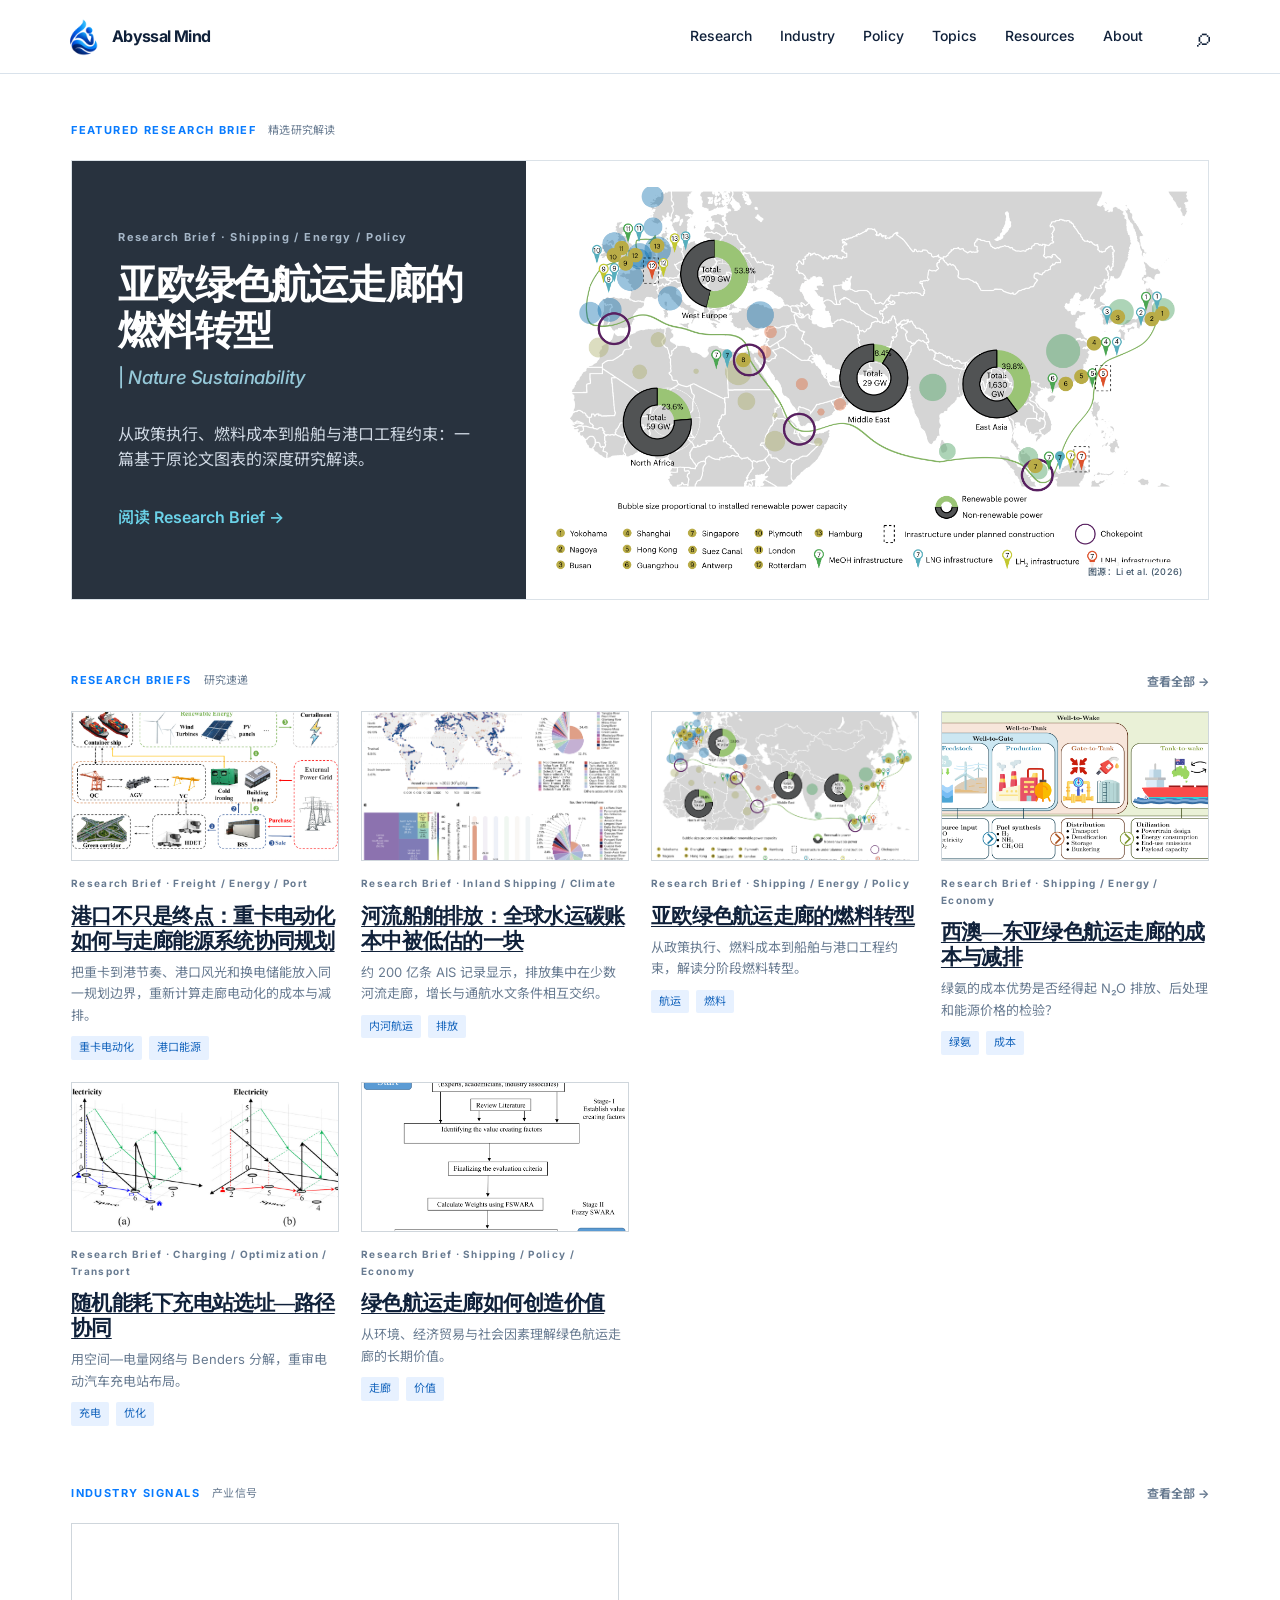
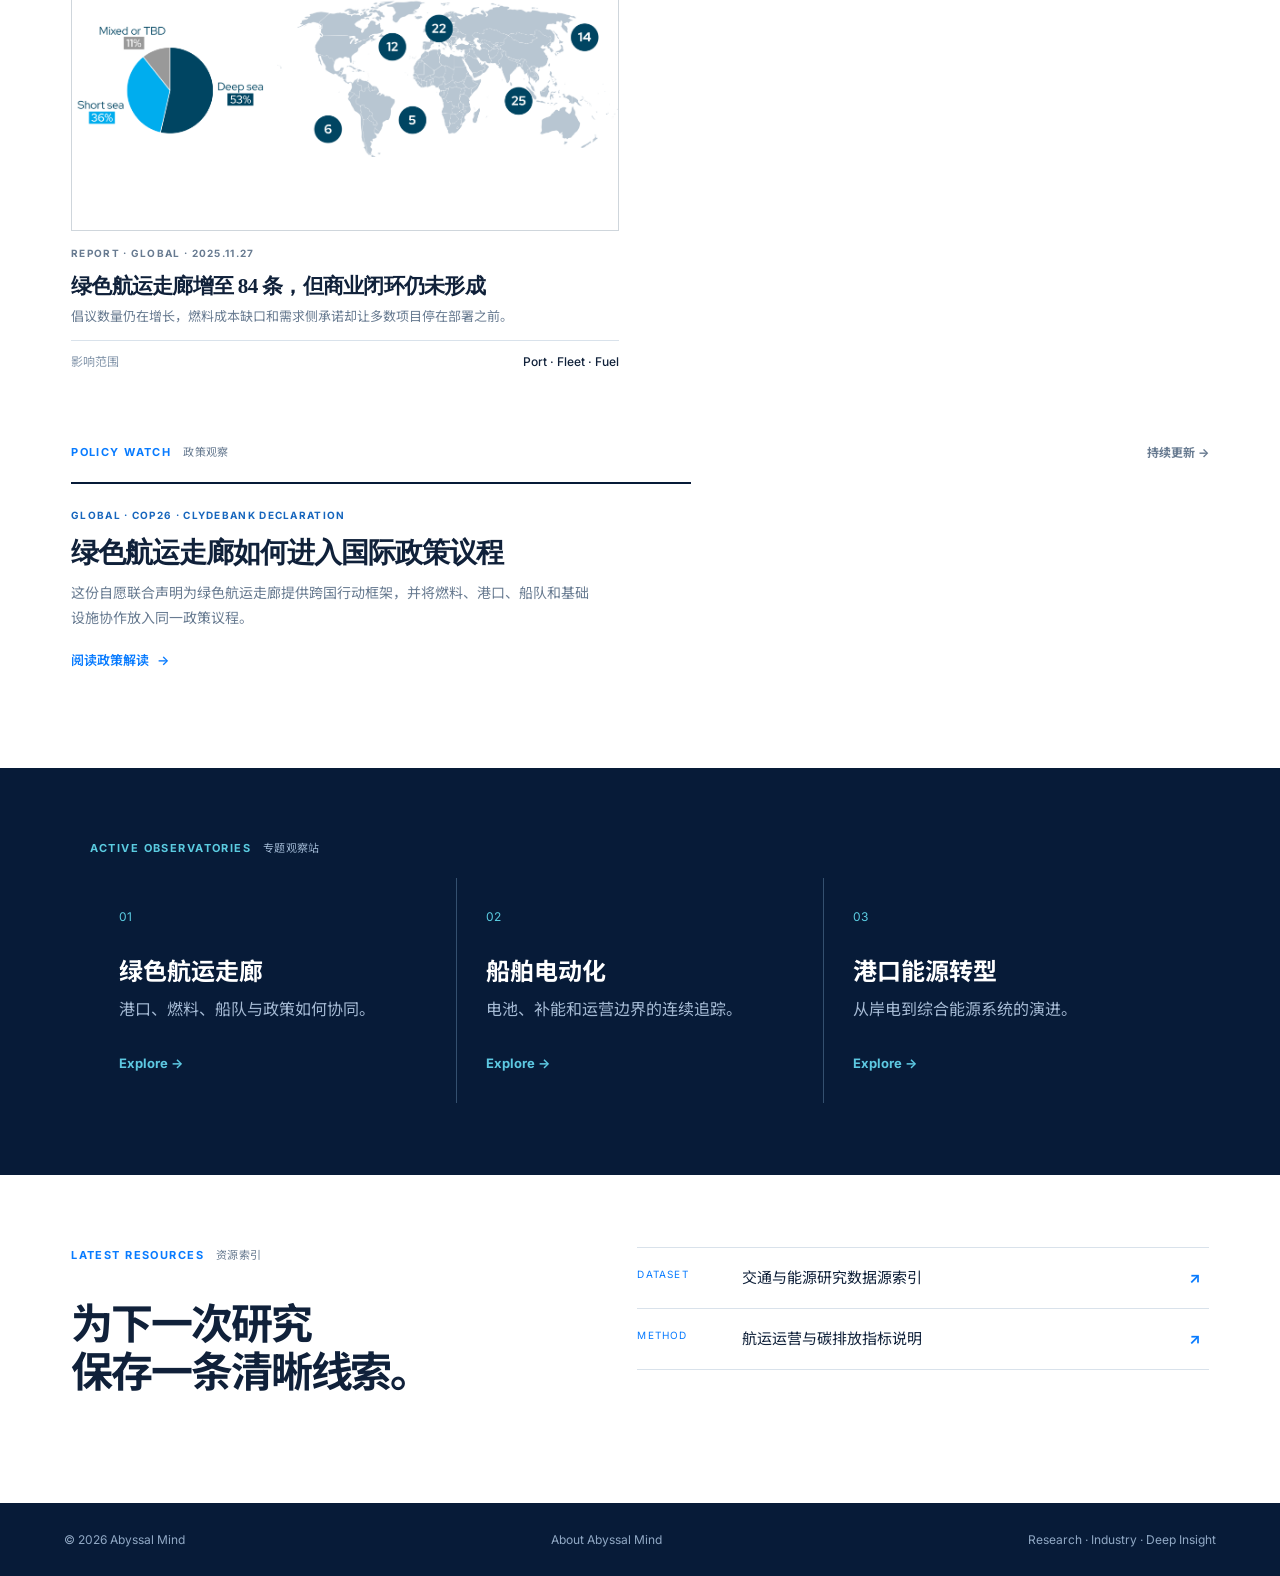
==== commit 0cd46304: "Add corridor-port truck electrification brief" ====
--- a/index.html
+++ b/index.html
@@ -81,6 +81,27 @@
             <article class="story">
               <a
                 class="story-image"
+                href="articles/corridor-port-heavy-duty-truck-electrification.html"
+                ><img
+                  src="assets/articles/corridor-port-heavy-duty-truck-electrification/figure-1.jpg"
+                  alt="走廊港口综合能源系统架构"
+              /></a>
+              <div>
+                <p class="meta">Research Brief · Freight / Energy / Port</p>
+                <h3>
+                  <a href="articles/corridor-port-heavy-duty-truck-electrification.html"
+                    >港口不只是终点：重卡电动化如何与走廊能源系统协同规划</a
+                  >
+                </h3>
+                <p>
+                  把重卡到港节奏、港口风光和换电储能放入同一规划边界，重新计算走廊电动化的成本与减排。
+                </p>
+                <div class="tags"><span>重卡电动化</span><span>港口能源</span></div>
+              </div>
+            </article>
+            <article class="story">
+              <a
+                class="story-image"
                 href="articles/global-vessel-co2-navigable-rivers.html"
                 ><img
                   src="assets/articles/global-vessel-co2-navigable-rivers/figure-1.png"
